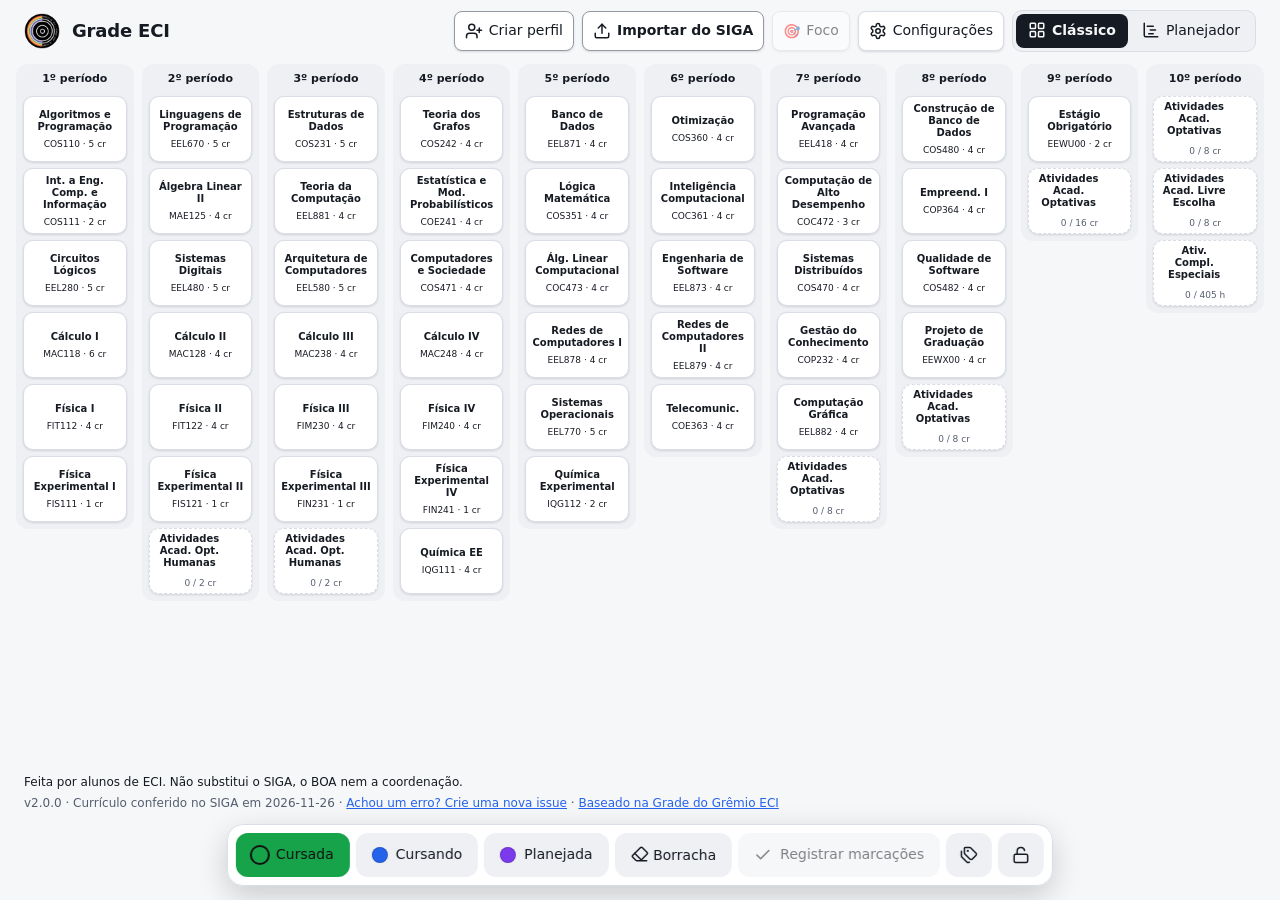
==== index.html @ eb40964b "feat: modo Foco no Planejador com fase do curso, previsão e estante de conquistas O 🎯 Foco fica na b" ====
<!DOCTYPE html>
<html lang="pt-BR">
<head>
  <meta charset="utf-8">
  <meta name="viewport" content="width=device-width, initial-scale=1">
  <meta name="color-scheme" content="light dark">
  <!--
    Privacidade garantida pelo próprio navegador (Content-Security-Policy):
    só carrega arquivos deste site e NÃO permite conexões com nenhum outro endereço
    (connect-src 'self'). Ver docs/PRIVACIDADE.md.
  -->
  <meta http-equiv="Content-Security-Policy" content="default-src 'self'; script-src 'self'; style-src 'self' 'unsafe-inline'; img-src 'self' data: blob:; font-src 'self'; connect-src 'self'; worker-src 'self' blob:; object-src 'none'; base-uri 'none'; form-action 'none'">
  <meta name="description" content="Fluxograma interativo da grade de Engenharia de Computação e Informação (UFRJ). Roda no seu navegador; seus dados não saem do computador.">
  <title>Grade ECI</title>
  <link rel="icon" type="image/png" href="static/logo-gremio-eci.png">
  <link rel="stylesheet" href="static/app.css">
  <!-- Tema claro/escuro: síncrono e antes de tudo, para não piscar o tema errado (a CSP bloqueia script inline). -->
  <script src="js/tema.js"></script>
  <!--
    Ordem de carga (ver docs/ARQUITETURA.md):
      1. Dados do curso (públicos, versionados): currículo, catálogo de optativas, horários e guia.
      2. eci.js: setas de requisitos e experiências didáticas.
      3. progresso.js e conquistas.js: cálculo do progresso, da fase e dos selos sem DOM (também rodam no Node, nos testes).
      4. app.js: modelo + telas. Só por file:// tenta carregar perfil/perfil.js (opcional, fora do git).
    siga.js e pdf.js são carregados ao ler PDFs, na importação ou nas experiências didáticas.
  -->
  <script src="js/icones.js" defer></script>
  <script src="js/database.js" defer></script>
  <script src="js/optativas.js" defer></script>
  <script src="js/horarios.js" defer></script>
  <script src="js/guia.js" defer></script>
  <script src="js/eci.js" defer></script>
  <script src="js/progresso.js" defer></script>
  <script src="js/conquistas.js" defer></script>
  <script src="js/app.js" defer></script>
</head>
<body class="classico">
  <header class="topo">
    <div class="titulo">
      <img class="logo" src="static/logo-gremio-eci.png" width="200" height="200" alt="Grêmio de ECI">
      <div>
        <h1 id="titulo">Grade ECI</h1>
        <p id="subtitulo">Fluxograma interativo do curso</p>
      </div>
    </div>
    <!-- Barra: atalhos fixados em Configurações (sem perfil, "Importar" e "Criar perfil" aparecem sempre),
         a engrenagem (sempre) e o seletor Clássico | Planejador (pode ser ocultado em Configurações). -->
    <nav class="acoes" aria-label="Atalhos">
      <div id="atalhos" class="atalhos"></div>
      <!-- Foco (só no Planejador e com perfil): esconde o que já foi concluído e mostra a fase e as conquistas. -->
      <button type="button" id="btn-foco" class="btn btn-icone btn-atalho" aria-pressed="false" title="Foco"><span class="ico ico-g" aria-hidden="true">🎯</span><span class="rot">Foco</span></button>
      <span id="btn-foco-motivo" class="sr"></span>
      <button type="button" id="btn-config" class="btn btn-icone btn-atalho" data-icone="configuracoes" title="Configurações"><span class="rot">Configurações</span></button>
      <!-- seletor de modo: Clássico (só a grade, padrão ao abrir) | Planejador (com as abas). O nome acessível vem do .rot. -->
      <div class="seletor-modo" id="seletor-modo" role="radiogroup" aria-label="Modo">
        <label class="modo-op" title="Clássico: só a grade e a paleta"><input type="radio" name="modo-topo" id="modo-classico" value="classico" checked><span data-icone="grade"></span><span class="rot">Clássico</span></label>
        <label class="modo-op" title="Planejador: linha do tempo, optativas, cronograma e pedidos"><input type="radio" name="modo-topo" id="modo-planejador" value="planejador"><span data-icone="linha-do-tempo"></span><span class="rot">Planejador</span></label>
      </div>
    </nav>
    <!-- abas: só aparecem no modo Planejador -->
    <div class="seg abas" role="tablist" aria-label="Telas">
      <button type="button" id="aba-grade" data-vista="grade" role="tab" aria-controls="painel" data-icone="grade" title="Grade"><span class="rot">Grade</span></button>
      <button type="button" id="aba-timeline" data-vista="timeline" role="tab" aria-controls="painel" data-icone="linha-do-tempo" title="Linha do tempo"><span class="rot">Linha do tempo</span></button>
      <button type="button" id="aba-optativas" data-vista="optativas" role="tab" aria-controls="painel" data-icone="optativas" title="Optativas"><span class="rot">Optativas</span></button>
      <button type="button" id="aba-cronograma" data-vista="cronograma" role="tab" aria-controls="painel" data-icone="cronograma" title="Cronograma"><span class="rot">Cronograma</span></button>
      <button type="button" id="aba-pedidos" data-vista="pedidos" role="tab" aria-controls="painel" data-icone="equivalencias" title="Equivalências e Extensão / ACE"><span class="rot">Equivalências e Extensão / ACE</span></button>
      <button type="button" id="aba-eci" data-vista="eci" role="tab" aria-controls="painel" data-icone="eci" title="A ECI por trás da Grade"><span class="rot">A ECI por trás da Grade</span></button>
    </div>
  </header>

  <p id="aviso-importado" class="aviso-importado" hidden></p>
  <p id="aviso-perfil" class="aviso-importado" role="status" hidden></p>
  <!-- Camada 1: barra única de progresso (todas as telas) -->
  <section id="barra-geral" class="barra-geral" aria-label="Progresso geral" hidden></section>
  <!-- Camada 2: detalhes por grupo e legenda de situações (linha do tempo, ou "detalhes ▾") -->
  <section id="progresso" class="progresso" aria-label="Progresso por grupo" hidden></section>
  <div id="legenda" class="legenda" hidden></div>
  <!-- Modo Foco: cartão da fase do curso, previsão de formatura e estante de conquistas -->
  <section id="motivacao" class="motivacao" aria-label="Fase do curso e conquistas" hidden></section>
  <!-- Página inicial: pincel de tags, exibição e filtros -->
  <div id="ferramentas" class="ferramentas" hidden></div>
  <main class="principal"><div id="painel" class="painel"></div></main>
  <!-- Paleta flutuante do pincel (aba Grade) -->
  <div id="paleta" class="paleta" hidden></div>
  <aside id="detalhes" class="detalhes" hidden></aside>
  <p id="anuncio" class="anuncio" role="status" aria-live="polite"></p>

  <!-- Diálogos nativos (<dialog> modal): foco preso, Esc fecha e o foco volta para quem abriu. -->
  <dialog id="dlg-confirma" class="dlg" aria-labelledby="dlg-confirma-titulo" aria-describedby="dlg-confirma-texto">
    <form method="dialog">
      <h1 id="dlg-confirma-titulo" class="dlg-titulo"></h1>
      <p id="dlg-confirma-texto" class="dlg-texto"></p>
      <div class="dlg-acoes">
        <button type="submit" value="" class="btn" autofocus>Cancelar</button>
        <button type="submit" value="ok" class="btn btn-perigo" id="dlg-confirma-ok">Confirmar</button>
      </div>
    </form>
  </dialog>
  <!-- Configurações: o conteúdo é montado por app.js (renderConfig) a partir do estado salvo. -->
  <dialog id="dlg-config" class="dlg dlg-config" aria-labelledby="dlg-config-titulo">
    <form method="dialog" id="config-corpo"></form>
  </dialog>
  <!-- Cronograma: novo período planejado (mesma janela central de "Excluir período"). -->
  <dialog id="dlg-periodo" class="dlg" aria-labelledby="dlg-periodo-titulo" aria-describedby="dlg-periodo-dica">
    <form method="dialog" id="form-periodo" novalidate>
      <h1 id="dlg-periodo-titulo" class="dlg-titulo">Adicionar período</h1>
      <p id="dlg-periodo-dica" class="dlg-texto">O período novo entra no planejamento, vazio. Fica só neste navegador até você exportar o perfil.</p>
      <label class="rotulo" for="periodo-nome">Nome do período</label>
      <input id="periodo-nome" class="campo" maxlength="20" autocomplete="off" spellcheck="false" placeholder="ex.: 2028/1" aria-describedby="periodo-msg">
      <p id="periodo-msg" class="msg-campo" aria-live="polite"></p>
      <div class="dlg-acoes">
        <button type="button" class="btn" id="periodo-cancelar">Cancelar</button>
        <button type="submit" value="ok" class="btn btn-escuro" id="periodo-ok">Adicionar período</button>
      </div>
    </form>
  </dialog>
  <!-- "A ECI por trás da Grade": experiência em tela cheia sobre a Grade (js/eci.js). -->
  <dialog id="dlg-eci" class="dlg-eci" aria-labelledby="dlg-eci-titulo">
    <div class="eci-barra">
      <button type="button" class="btn" id="eci-voltar">← Voltar</button>
      <h1 id="dlg-eci-titulo" class="dlg-titulo"></h1>
    </div>
    <div id="eci-exp" class="eci-exp"></div>
  </dialog>
  <!-- Registrar marcações: o conteúdo é montado por app.js (renderRegistro). Fecha por Cancelar, Esc ou clique fora;
       depois de gravar, só por Fechar ou Esc (o Desfazer fica disponível até fechar). -->
  <dialog id="dlg-registrar" class="dlg dlg-registrar" aria-labelledby="dlg-registrar-titulo">
    <form method="dialog" id="registrar-corpo" novalidate></form>
  </dialog>
  <dialog id="dlg-perfil" class="dlg" aria-labelledby="dlg-perfil-titulo" aria-describedby="dlg-perfil-dica">
    <form method="dialog" id="form-perfil" novalidate>
      <h1 id="dlg-perfil-titulo" class="dlg-titulo">Criar perfil</h1>
      <p id="dlg-perfil-dica" class="dlg-texto">Os dois campos são opcionais. O perfil fica só neste navegador, e suas marcações e planos continuam.</p>
      <label class="rotulo" for="perfil-nome">Nome <span class="opcional">opcional</span></label>
      <input id="perfil-nome" class="campo" maxlength="60" autocomplete="off" spellcheck="false">
      <label class="rotulo" for="perfil-semestre">Semestre atual <span class="opcional">opcional</span></label>
      <input id="perfil-semestre" class="campo" maxlength="6" autocomplete="off" inputmode="numeric" placeholder="ex.: 2026/2" aria-describedby="perfil-semestre-dica perfil-semestre-msg">
      <p id="perfil-semestre-dica" class="dica">Use AAAA/1 ou AAAA/2. Deixe em branco se ainda não quiser datar o período atual.</p>
      <p id="perfil-semestre-msg" class="msg-campo" aria-live="polite"></p>
      <div class="dlg-acoes">
        <button type="button" class="btn" id="perfil-cancelar">Cancelar</button>
        <button type="submit" value="salvar" class="btn btn-escuro" id="perfil-salvar">Salvar perfil</button>
      </div>
    </form>
  </dialog>

  <footer class="rodape">
    <!-- D-06 e D-09: aviso de que a Grade não é oficial, numa linha do rodapé. Texto aprovado pela manutenção: não altere sem registrar a decisão em docs/DECISOES.md. -->
    <p id="aviso-rodape" class="rodape-aviso" role="note">Feita por alunos de ECI. Não substitui o SIGA, o BOA nem a coordenação.</p>
    <p class="rodape-dica">Passe o mouse numa disciplina: <span class="tag-req">pré-requisitos</span> e <span class="tag-dep">o que ela libera</span> acendem.</p>
    <p class="rodape-info">
      <span id="versao">v2.0.0</span>
      · <span id="curriculo-conferido"></span>
      · <a id="link-relato" href="https://github.com/JoaoAndrade01/grade/issues/new/choose" target="_blank" rel="noopener">Achou um erro? Crie uma nova issue</a>
      · <a id="link-credito" href="https://github.com/gremio-eci/grade" target="_blank" rel="noopener">Baseado na Grade do Grêmio ECI</a>
      <span class="rodape-extra">
        · <a href="https://github.com/JoaoAndrade01/grade/blob/master/docs/ARQUITETURA.md" target="_blank" rel="noopener">arquitetura</a>
        · <a id="link-versao-antiga" href="https://gremio-eci.github.io/grade/" target="_blank" rel="noopener">versão antiga</a>
        · <a id="link-github" href="https://github.com/JoaoAndrade01/grade" target="_blank" rel="noopener">GitHub</a>
      </span>
    </p>
  </footer>
</body>
</html>
---- static/app.css ----
[hidden] { display: none !important; }
/* Grade Interativa — v2 */
:root {
  --bg: #f6f7f9; --surface: #ffffff; --surface-2: #eef0f4; --text: #161a22; --muted: #555e6e;
  --border: #d9dde5; --shadow: 0 1px 2px rgb(16 24 40 / .06), 0 1px 3px rgb(16 24 40 / .08);
  --aprovado: #16a34a; --aprovado-bg: #dcfce7;
  --previsto: #16a34a; --previsto-bg: #ecfdf3;
  --cursando: #2563eb; --cursando-bg: #dbeafe;
  --planejado: #7c3aed; --planejado-bg: #f5f3ff;
  --reprovado: #dc2626; --reprovado-bg: #fef2f2;
  --pendente: #94a3b8; --pendente-bg: var(--surface);
  --cat1: #475569; --cat2: #d97706; --cat3: #0d9488; --cat4: #db2777; --cat5: #4f46e5;
  --req: #ef4444; --dep: #f59e0b;
  --analise: #b45309; --analise-bg: #fffbeb;
  --alerta: #b45309; --perigo-txt: #fff;
  --perigo: #b91c1c; --oferta: #9a3412; --oferta-bg: #fff7ed; --foco: #1d4ed8;
  --aprovado-txt: #166534; --reprovado-txt: #b91c1c; --req-txt: #b91c1c; --dep-txt: #92400e; --borda-forte: #8a93a2;   /* texto ≥ 4,5:1 e limite de componente ≥ 3:1 */
  --radius: 10px;
  color-scheme: light dark;
}
/*
 * Tema escuro: segue o sistema enquanto não houver escolha (sem data-tema) e a escolha explícita
 * do botão sol/lua (data-tema, gravado por js/tema.js). Os dois blocos têm os MESMOS valores.
 */
:root[data-tema="claro"] { color-scheme: light; }
:root[data-tema="escuro"] { color-scheme: dark; }
@media (prefers-color-scheme: dark) {
  :root:not([data-tema="claro"]) {
    --alerta: #fbbf24; --perigo-txt: #1c0707;
    --bg: #0f1218; --surface: #171b23; --surface-2: #212734; --text: #e7eaf0; --muted: #9aa3b2;
    --border: #2c3341; --shadow: 0 1px 2px rgb(0 0 0 / .4);
    --aprovado: #4ade80; --aprovado-bg: #12301f;
    --previsto: #4ade80; --previsto-bg: #142219;
    --cursando: #60a5fa; --cursando-bg: #14233d;
    --planejado: #a78bfa; --planejado-bg: #1e1733;
    --reprovado: #f87171; --reprovado-bg: #2d1416;
    --pendente: #64748b;
    --cat1: #94a3b8; --cat2: #fbbf24; --cat3: #2dd4bf; --cat4: #f472b6; --cat5: #818cf8;
    --analise: #fbbf24; --analise-bg: #2a2110;
    --perigo: #f87171; --oferta: #fdba74; --oferta-bg: #2b1a0e; --foco: #93c5fd;
    --aprovado-txt: #4ade80; --reprovado-txt: #f87171; --req-txt: #f87171; --dep-txt: #f59e0b; --borda-forte: #667085;
  }
}
:root[data-tema="escuro"] {
  --alerta: #fbbf24; --perigo-txt: #1c0707;
  --bg: #0f1218; --surface: #171b23; --surface-2: #212734; --text: #e7eaf0; --muted: #9aa3b2;
  --border: #2c3341; --shadow: 0 1px 2px rgb(0 0 0 / .4);
  --aprovado: #4ade80; --aprovado-bg: #12301f;
  --previsto: #4ade80; --previsto-bg: #142219;
  --cursando: #60a5fa; --cursando-bg: #14233d;
  --planejado: #a78bfa; --planejado-bg: #1e1733;
  --reprovado: #f87171; --reprovado-bg: #2d1416;
  --pendente: #64748b;
  --cat1: #94a3b8; --cat2: #fbbf24; --cat3: #2dd4bf; --cat4: #f472b6; --cat5: #818cf8;
  --analise: #fbbf24; --analise-bg: #2a2110;
  --perigo: #f87171; --oferta: #fdba74; --oferta-bg: #2b1a0e; --foco: #93c5fd;
  --aprovado-txt: #4ade80; --reprovado-txt: #f87171; --req-txt: #f87171; --dep-txt: #f59e0b; --borda-forte: #667085;
}

* { box-sizing: border-box; }
html, body { margin: 0; }
body {
  font: 14px/1.4 system-ui, -apple-system, "Segoe UI", Roboto, "Helvetica Neue", Arial, sans-serif;
  background: var(--bg); color: var(--text);
  min-height: 100vh; display: flex; flex-direction: column;
}
a { color: var(--cursando); }
code { background: var(--surface-2); padding: 1px 5px; border-radius: 4px; }

/* ---------- Topo ---------- */
.topo {
  display: flex; flex-wrap: wrap; gap: 12px 24px; align-items: center; justify-content: space-between;
  padding: 16px 24px 8px;
}
.titulo { display: flex; align-items: center; gap: 12px; min-width: 0; }
.logo { width: 44px; height: 44px; flex: 0 0 auto; border-radius: 50%; }
.titulo h1 { margin: 0; font-size: 22px; letter-spacing: -.01em; line-height: 1.15; }
.titulo h1 .nome-perfil { font-weight: 500; }
.titulo p { margin: 2px 0 0; color: var(--muted); }
.acoes { display: flex; flex-wrap: wrap; gap: 8px; align-items: center; }
.atalhos { display: inline-flex; flex-wrap: wrap; gap: 8px; align-items: center; }

.btn, .seg button {
  font: inherit; color: var(--text); background: var(--surface); border: 1px solid var(--border);
  border-radius: 8px; padding: 7px 12px; cursor: pointer; box-shadow: var(--shadow);
  transition: background .15s, border-color .15s;
}
.btn:hover, .seg button:hover { border-color: var(--muted); }
.btn[aria-pressed="true"] { background: var(--cursando); border-color: var(--cursando); color: #fff; }
.btn-ghost { box-shadow: none; background: transparent; }
.btn-primario { background: var(--text); color: var(--bg); border-color: var(--text); width: 100%; margin-top: 16px; }
.detalhes .btn-ghost { width: 100%; margin-top: 8px; }
.seg { display: inline-flex; box-shadow: var(--shadow); border-radius: 8px; }
.seg button { box-shadow: none; border-radius: 0; }
.seg button:first-child { border-radius: 8px 0 0 8px; }
.seg button:last-child { border-radius: 0 8px 8px 0; margin-left: -1px; }
.seg button[aria-selected="true"], .seg button[aria-pressed="true"] { background: var(--text); color: var(--bg); border-color: var(--text); }

/* ---------- Progresso ---------- */
.progresso {
  display: grid; grid-template-columns: repeat(auto-fit, minmax(180px, 1fr)); gap: 12px;
  padding: 8px 24px;
}
.prog { background: var(--surface); border: 1px solid var(--border); border-radius: var(--radius); padding: 10px 12px; box-shadow: var(--shadow); }
.prog-topo { display: flex; justify-content: space-between; gap: 8px; font-size: 13px; }
.prog-topo span { color: var(--muted); }
.prog-topo i { color: var(--aprovado-txt); font-style: normal; font-weight: 500; }
.prog small { color: var(--muted); font-size: 12px; }
.barra { display: flex; height: 8px; margin: 8px 0 4px; background: var(--surface-2); border-radius: 99px; overflow: hidden; }
.barra .b-ok { background: var(--accent); }
.barra .b-prev { background: repeating-linear-gradient(45deg, var(--accent) 0 4px, transparent 4px 8px); opacity: .7; }
.cat-1 { --accent: var(--cat1); } .cat-2 { --accent: var(--cat2); } .cat-3 { --accent: var(--cat3); }
.cat-4 { --accent: var(--cat4); } .cat-5 { --accent: var(--cat5); }

/* ---------- Legenda ---------- */
.legenda { display: flex; flex-wrap: wrap; gap: 6px 14px; padding: 6px 24px 4px; color: var(--muted); font-size: 12px; align-items: center; }
.leg i, .leg-cat i { display: inline-block; width: 12px; height: 12px; border-radius: 4px; margin-right: 5px; vertical-align: -2px; }
.leg i { background: var(--st-bg); border: 1.5px solid var(--st); }
.leg.s-previsto i, .leg.s-planejado i { border-style: dashed; }
.leg-cat i { width: 4px; border-radius: 2px; background: var(--accent); }
.leg-sep { width: 1px; height: 14px; background: var(--border); }

/* ---------- Painel / colunas ---------- */
.painel {
  flex: 1; display: flex; gap: 12px; align-items: flex-start;
  padding: 12px 24px 24px; overflow-x: auto; scroll-behavior: smooth;
}
.coluna {
  flex: 0 0 172px; background: var(--surface-2); border-radius: 12px; padding: 8px;
  border: 1px solid transparent;
}
.col-completa { border-color: color-mix(in srgb, var(--aprovado) 40%, transparent); }
.col-atual { border-color: var(--cursando); background: color-mix(in srgb, var(--cursando) 8%, var(--surface-2)); }
.col-planejado { background: color-mix(in srgb, var(--planejado) 6%, var(--surface-2)); border: 1px dashed color-mix(in srgb, var(--planejado) 45%, transparent); }
.col-alocar { border: 1px dashed var(--border); background: transparent; }
.col-topo { padding: 2px 4px 8px; }
.col-topo h2 { font-size: 14px; margin: 0 0 4px; }
.chips { display: flex; flex-wrap: wrap; gap: 4px; }
.chip { font-size: 11px; padding: 1px 7px; border-radius: 99px; background: var(--surface); color: var(--muted); border: 1px solid var(--border); }
.chip-ok { color: var(--aprovado-txt); border-color: currentColor; }
.chip-atual { color: var(--cursando); border-color: currentColor; font-weight: 600; }
.chip-plan { color: var(--planejado); border-color: currentColor; }
.chip-alerta { color: var(--dep); border-color: currentColor; }
.col-cards { display: flex; flex-direction: column; gap: 8px; }
.vazio { color: var(--muted); text-align: center; margin: 8px 0; }

/* ---------- Cartões ---------- */
.card {
  --st: var(--pendente); --st-bg: var(--pendente-bg);
  position: relative; display: flex; flex-direction: column; gap: 3px; text-align: left;
  font: inherit; color: var(--text); cursor: pointer; width: 100%; min-height: 62px;
  padding: 8px 10px 8px 12px; border-radius: var(--radius);
  background: var(--st-bg); border: 1.5px solid color-mix(in srgb, var(--st) 55%, transparent);
  box-shadow: var(--shadow); overflow: hidden;
  transition: transform .12s, box-shadow .15s, outline-color .15s, opacity .15s;
}
.card::before { content: ""; position: absolute; left: 0; top: 0; bottom: 0; width: 4px; background: var(--accent); }
.card:hover { transform: translateY(-1px); }
.card:focus-visible { outline: 2px solid var(--cursando); outline-offset: 2px; }
.card .nome { font-weight: 600; font-size: 13px; line-height: 1.25; padding-right: 22px; }
.card .sub { font-size: 11px; color: var(--muted); }
.card .meta { font-size: 11px; color: var(--muted); margin-top: auto; font-variant-numeric: tabular-nums; }
.card .nota {
  position: absolute; top: 6px; right: 6px; font-size: 10px; font-weight: 700; padding: 1px 5px;
  border-radius: 6px; background: var(--surface); color: var(--st); border: 1px solid color-mix(in srgb, var(--st) 40%, transparent);
}
.card .aviso {
  position: absolute; bottom: 6px; right: 6px; width: 16px; height: 16px; border-radius: 50%;
  display: grid; place-items: center; font-size: 11px; font-weight: 800; background: var(--dep); color: #111;
}
.tem-aviso { box-shadow: 0 0 0 2px color-mix(in srgb, var(--dep) 60%, transparent); }

.s-aprovado  { --st: var(--aprovado);  --st-bg: var(--aprovado-bg); }
.s-previsto  { --st: var(--previsto);  --st-bg: var(--previsto-bg); }
.s-cursando  { --st: var(--cursando);  --st-bg: var(--cursando-bg); }
.s-planejado { --st: var(--planejado); --st-bg: var(--planejado-bg); }
.s-reprovado { --st: var(--reprovado); --st-bg: var(--reprovado-bg); }
.s-pendente  { --st: var(--pendente);  --st-bg: var(--pendente-bg); }
.card.s-previsto, .card.s-planejado { border-style: dashed; }
.card.s-reprovado { border-style: dotted; }
.card.s-reprovado .nome { text-decoration: line-through; text-decoration-color: color-mix(in srgb, var(--reprovado) 60%, transparent); }
/* transferida mostrada no semestre original: listras discretas e etiqueta (o texto diz o que é; a cor só reforça) */
.card.transferida {
  background: repeating-linear-gradient(135deg, var(--st-bg) 0 7px, color-mix(in srgb, var(--muted) 9%, var(--st-bg)) 7px 14px);
  border-style: dashed;
}
.card .estado.e-declarada { font-weight: 700; }
.det-declarada p { margin: 4px 0; }
.card .etq-transferida {
  display: inline-block; padding: 0 5px; border-radius: 6px; border: 1px solid var(--borda-forte);
  color: var(--text); background: var(--surface); font-size: 10.5px;
}
/* blocos genéricos parcialmente cumpridos */
.card[style*="--ok"] {
  background:
    linear-gradient(90deg, var(--aprovado-bg) 0 var(--ok), transparent var(--ok)),
    linear-gradient(90deg, transparent 0 var(--ok), var(--previsto-bg) var(--ok) var(--prev), transparent var(--prev)),
    var(--surface);
}

/* destaque de requisitos */
.card.hl-req { outline: 2.5px solid var(--req); outline-offset: 1px; }
.card.hl-coreq { outline: 2.5px dashed var(--req); outline-offset: 1px; }
.card.hl-dep { outline: 2.5px solid var(--dep); outline-offset: 1px; }
.card.hl-self { outline: 2.5px solid var(--text); outline-offset: 1px; }
.card.hl-dep.hl-coreq { outline-style: dashed; }
/* Destaque Em foco na Grade: o resto esmaece (fundo neutro e texto atenuado, sem baixar o contraste do texto abaixo de
   4,5:1); o que ela libera ganha a etiqueta "libera" (a distinção não depende da cor) */
.painel.destacando .card:not(.hl-req, .hl-coreq, .hl-dep, .hl-self) {
  background: var(--surface); border-color: var(--border); box-shadow: none; filter: saturate(.15); }
.painel.destacando .card:not(.hl-req, .hl-coreq, .hl-dep, .hl-self) :is(.nome, .meta, .nota, .sub) { color: var(--muted); }
.painel.destacando .card.hl-self { outline-width: 3px; }
/* a etiqueta entra no fluxo do cartão, depois do nome e do código: nunca cobre o texto */
.card .etq-libera { order: 9; align-self: center; flex: none; margin-top: 2px; padding: 0 5px; border-radius: 5px; font-size: 10px;
  font-weight: 700; line-height: 1.5; background: var(--dep); color: #111; }
.leg-destaque { display: inline-flex; flex-wrap: wrap; align-items: center; gap: 4px 8px; font-size: 12px; color: var(--muted); }
.leg-destaque i { display: inline-block; font-style: normal; }
.leg-destaque .l-pre, .leg-destaque .l-co { width: 18px; height: 12px; border-radius: 3px; border: 2.5px solid var(--req); }
.leg-destaque .l-co { border-style: dashed; }
.leg-destaque .l-libera { padding: 0 4px; border-radius: 5px; font-size: 10px; font-weight: 700; background: var(--dep); color: #111; }
@media (prefers-reduced-motion: reduce) { .painel.destacando .card { transition: none; } }
.modo-marcar .card[data-idx] { cursor: copy; }
.modo-marcar .painel { box-shadow: inset 0 0 0 2px var(--cursando); border-radius: 12px; }

.sem-perfil { max-width: 520px; margin: 24px auto; background: var(--surface); padding: 20px 24px; border-radius: 12px; border: 1px solid var(--border); }
.sem-perfil h2 { margin-top: 0; }

/* ---------- Detalhes ---------- */
.detalhes {
  position: fixed; top: 12px; right: 12px; bottom: 12px; width: min(340px, calc(100vw - 24px));
  background: var(--surface); border: 1px solid var(--border); border-radius: 14px; padding: 16px 18px;
  box-shadow: 0 12px 40px rgb(0 0 0 / .18); overflow-y: auto; z-index: 10;
  animation: entra .18s ease-out;
}
@keyframes entra { from { transform: translateX(16px); opacity: 0; } }
.detalhes header { display: flex; justify-content: space-between; align-items: center; }
.detalhes h3 { margin: 10px 0 2px; font-size: 18px; }
.detalhes h4 { margin: 16px 0 6px; font-size: 12px; text-transform: uppercase; letter-spacing: .05em; color: var(--muted); }
.det-meta { color: var(--muted); margin: 0; font-size: 13px; }
.det-status { margin: 10px 0 0; font-weight: 600; color: var(--st); }
.det-ocorrencia { margin: 4px 0 6px; font-weight: 600; color: var(--text); }
.fechar { font: inherit; font-size: 22px; line-height: 1; border: 0; background: none; color: var(--muted); cursor: pointer; }
.cat-pill { font-size: 11px; font-weight: 600; color: var(--accent); border: 1px solid currentColor; padding: 1px 8px; border-radius: 99px; }
.lista { list-style: none; padding: 0; margin: 0; display: flex; flex-direction: column; gap: 6px; }
.lista li { display: flex; flex-wrap: wrap; justify-content: space-between; gap: 2px 8px; font-size: 13px; }
.lista small { color: var(--muted); }
.link { font: inherit; background: none; border: 0; padding: 0; color: var(--text); cursor: pointer; text-align: left; }
.link:hover { text-decoration: underline; }
.dot { display: inline-block; width: 9px; height: 9px; border-radius: 50%; background: var(--st); margin-right: 6px; }
.campo { font: inherit; width: 100%; padding: 7px 10px; border-radius: 8px; border: 1px solid var(--border); background: var(--bg); color: var(--text); margin-top: 6px; }

/* ---------- Rodapé ---------- */
.rodape { padding: 10px 24px 18px; color: var(--muted); font-size: 12px; }
.tag-req { color: var(--req-txt); font-weight: 600; }
.tag-dep { color: var(--dep-txt); font-weight: 600; }

@media (max-width: 640px) {
  .topo, .progresso, .legenda, .painel, .rodape { padding-left: 12px; padding-right: 12px; }
  .coluna { flex-basis: 150px; }
}

/* ---------- v2.1: blocos, optativas, cronograma ---------- */
.barra .b-plan { background: color-mix(in srgb, var(--accent) 28%, transparent); }
.card[style*="--plan"] {
  background:
    linear-gradient(90deg,
      var(--aprovado-bg) 0 var(--ok),
      var(--previsto-bg) var(--ok) var(--prev),
      var(--planejado-bg) var(--prev) var(--plan),
      var(--surface) var(--plan));
}
.card.bloco .sub { display: flex; flex-wrap: wrap; gap: 3px; margin-top: 2px; }
.mini {
  font-size: 10px; line-height: 1.3; padding: 1px 5px; border-radius: 5px;
  background: var(--surface); border: 1px solid color-mix(in srgb, var(--st, var(--pendente)) 50%, transparent); color: var(--text);
}
.mini.s-planejado, .mini.s-cursando { border-style: dashed; }
.card.resumo { min-height: 48px; }

.seg-sm button { padding: 5px 10px; font-size: 13px; }
.btn-sm { padding: 5px 10px; font-size: 13px; }
.chip-btn { cursor: pointer; font: inherit; font-size: 12px; padding: 2px 9px; }
.chip-btn.on { background: var(--text); color: var(--bg); border-color: var(--text); }
.dica { color: var(--muted); font-size: 12px; margin: 6px 0; }
.check { display: inline-flex; gap: 5px; align-items: center; font-size: 13px; color: var(--muted); cursor: pointer; }
.espaco { flex: 1; }

/* Optativas */
.painel.vista-optativas, .painel.vista-cronograma { display: block; overflow-x: visible; }
.optativas { max-width: 1400px; }
.filtros { display: flex; flex-wrap: wrap; gap: 10px; align-items: center; }
.busca { width: min(320px, 100%); margin: 0; }
.prefixos { margin: 10px 0 4px; }
.resumo-opt { display: flex; flex-wrap: wrap; gap: 6px; align-items: center; margin: 10px 0; }
.resumo-opt .dica { margin: 0 0 0 auto; }
.opt-grid { display: grid; grid-template-columns: repeat(auto-fill, minmax(230px, 1fr)); gap: 10px; }
.opt {
  --st: var(--pendente); --st-bg: var(--surface);
  display: flex; flex-direction: column; background: var(--st-bg); border-radius: var(--radius);
  border: 1.5px solid color-mix(in srgb, var(--st) 45%, var(--border)); box-shadow: var(--shadow); overflow: hidden;
}
.opt.s-planejado, .opt.s-previsto { border-style: dashed; }
.opt-corpo { font: inherit; color: var(--text); text-align: left; background: none; border: 0; padding: 10px 12px 6px; cursor: pointer; display: flex; flex-direction: column; gap: 3px; }
.opt-corpo .nome { font-weight: 600; font-size: 13px; }
.opt-corpo .meta { font-size: 11px; color: var(--muted); }
.opt .sit { font-size: 11px; font-weight: 600; }
.opt-livre .sit { color: var(--aprovado-txt); }
.opt-breve .sit { color: var(--dep); }
.opt-bloq .sit { color: var(--reprovado-txt); }
.opt-bloq { opacity: .75; }
.opt-plan .sit { color: var(--planejado); }
.opt-feita .sit { color: var(--aprovado-txt); }
.opt-acoes { display: flex; gap: 6px; padding: 0 12px 10px; flex-wrap: wrap; }
.mini-btn {
  font: inherit; font-size: 11px; padding: 2px 8px; border-radius: 99px; cursor: pointer;
  border: 1px solid var(--planejado); color: var(--planejado); background: transparent;
}
.mini-btn.on { background: var(--planejado); color: #fff; }
.opt.hl-req { outline: 2.5px solid var(--req); } .opt.hl-coreq { outline: 2.5px dashed var(--req); } .opt.hl-dep { outline: 2.5px solid var(--dep); } .opt.hl-self { outline: 2.5px solid var(--text); }

/* Cronograma */
.crono-topo { display: flex; flex-wrap: wrap; gap: 8px; align-items: center; margin-bottom: 12px; }
.crono-corpo { display: grid; grid-template-columns: minmax(250px, 320px) 1fr; gap: 16px; align-items: start; }
.crono-lista { background: var(--surface); border: 1px solid var(--border); border-radius: 12px; padding: 12px; box-shadow: var(--shadow); }
.crono-lista h3 { margin: 0; font-size: 16px; display: flex; justify-content: space-between; align-items: baseline; gap: 8px; }
.crono-lista h3 small { color: var(--muted); font-weight: 500; font-size: 12px; }
.crono-lista ul { list-style: none; margin: 8px 0; padding: 0; display: flex; flex-direction: column; gap: 6px; }
.crono-item { display: flex; align-items: stretch; border: 1px solid var(--border); border-radius: 10px; overflow: hidden; background: var(--bg); }
.crono-item.sel { border-color: var(--cor); box-shadow: 0 0 0 2px color-mix(in srgb, var(--cor) 40%, transparent); }
.crono-item.s-reprovado { opacity: .6; }
.crono-pick { flex: 1; display: flex; gap: 8px; text-align: left; font: inherit; color: var(--text); background: none; border: 0; padding: 8px; cursor: pointer; }
.crono-pick > span { display: flex; flex-direction: column; gap: 1px; min-width: 0; }
.crono-pick b { font-size: 13px; }
.crono-pick small { font-size: 11px; color: var(--muted); }
.crono-pick small.alerta { color: var(--dep); font-weight: 600; }
.sw { flex: 0 0 10px; border-radius: 3px; background: var(--cor); }
.crono-item .x { border: 0; background: none; color: var(--muted); font-size: 18px; padding: 0 10px; cursor: pointer; }
.crono-item .x:hover { color: var(--reprovado-txt); }
.add { display: flex; gap: 6px; }
.add .campo { margin: 0; }
.choques { font-size: 13px; padding: 8px 12px; border-radius: 10px; margin-bottom: 8px; background: var(--reprovado-bg); color: var(--reprovado-txt); border: 1px solid color-mix(in srgb, var(--reprovado) 40%, transparent); }
.choques.ok { background: var(--aprovado-bg); color: var(--aprovado-txt); border-color: color-mix(in srgb, var(--aprovado) 40%, transparent); }
.crono-grade {
  display: grid; grid-template-columns: 44px repeat(5, minmax(110px, 1fr));
  grid-template-rows: 32px repeat(var(--linhas), 52px);
  background: var(--surface); border: 1px solid var(--border); border-radius: 12px; overflow: hidden; box-shadow: var(--shadow);
  user-select: none; min-width: 620px;
}
.crono-grade-wrap { overflow-x: auto; }
.crono-grade .dia { grid-row: 1; display: grid; place-items: center; font-weight: 600; font-size: 13px; border-bottom: 1px solid var(--border); background: var(--surface-2); }
.crono-grade .canto { grid-row: 1; grid-column: 1; background: var(--surface-2); border-bottom: 1px solid var(--border); }
.crono-grade .hora { grid-column: 1; font-size: 11px; color: var(--muted); text-align: right; padding: 3px 6px 0 0; border-top: 1px solid var(--border); }
.crono-grade .cel { border-top: 1px solid var(--borda-forte); border-left: 1px solid var(--borda-forte); }
.crono-grade.editando .cel { cursor: crosshair; }
.crono-grade.editando .cel:hover { background: color-mix(in srgb, var(--cursando) 12%, transparent); }
.crono-grade .cel.choque { background: repeating-linear-gradient(45deg, color-mix(in srgb, var(--reprovado) 18%, transparent) 0 6px, transparent 6px 12px); }
.bloco-aula {
  position: relative; z-index: 1; pointer-events: none;
  margin: 3px 3px 3px calc(3px + (100% - 6px) * var(--lane) / var(--lanes));
  width: calc((100% - 6px) / var(--lanes) - 2px);
  background: color-mix(in srgb, var(--cor) 18%, var(--surface)); border-left: 4px solid var(--cor);
  border-radius: 8px; padding: 4px 6px; overflow: hidden; display: flex; flex-direction: column; gap: 1px;
  font-size: 11px; line-height: 1.2;
}
.bloco-aula b { font-size: 11px; color: var(--text); }
.bloco-aula span { font-weight: 600; }
.bloco-aula small { color: var(--muted); margin-top: auto; }
.bloco-aula.s-reprovado { opacity: .55; }
.bloco-aula.s-reprovado span { text-decoration: line-through; }
.bloco-aula.conflito { box-shadow: 0 0 0 2px var(--reprovado); }
.bloco-aula.sel { box-shadow: 0 0 0 2px var(--cor); }
@media (max-width: 860px) { .crono-corpo { grid-template-columns: 1fr; } }

/* ---------- v2.2: horários de referência ---------- */
.opt .hor { font-size: 11px; margin-top: 2px; }
.opt .hor.cabe, .sem-codigo .cabe { color: var(--aprovado-txt); }
.opt .hor.choca, .sem-codigo .choca { color: var(--reprovado-txt); }
.opt .hor.sem { color: var(--muted); }
.campo-sm { width: auto; padding: 3px 6px; margin: 0; font-size: 13px; }
.sub-titulo { font-size: 14px; margin: 20px 0 8px; }
.sem-codigo { max-width: 640px; }
.crono-item { flex-wrap: wrap; }
.ref-linha { flex: 1 0 100%; font-size: 11px; color: var(--dep); padding: 0 8px 7px 26px; display: flex; gap: 6px; align-items: center; }
.ref-linha.ok { color: var(--aprovado-txt); }

/* ---------- v2.3: equivalências, extensão, planejamento, ativas ---------- */
.s-analise { --st: var(--analise); --st-bg: var(--analise-bg); }
.card.s-analise, .opt.s-analise { border-style: dashed; }
.barra .b-anal { background: repeating-linear-gradient(45deg, var(--analise) 0 3px, transparent 3px 6px); opacity: .8; }

.selo { display: inline-block; margin-left: 6px; font-size: 10px; font-weight: 600; padding: 0 6px; border-radius: 99px; vertical-align: 1px; border: 1px solid currentColor; }
.selo.ativa { color: var(--aprovado-txt); }
.selo.inativa { color: var(--muted); }
.opt-inativa { opacity: .6; }

.painel.vista-pedidos { display: block; overflow-x: visible; }
.pedidos { max-width: 1200px; display: flex; flex-direction: column; gap: 18px; }
.sec { background: var(--surface); border: 1px solid var(--border); border-radius: 12px; padding: 14px 16px; box-shadow: var(--shadow); }
.sec h2 { margin: 0 0 6px; font-size: 17px; }
.sec h2 small { font-size: 12px; color: var(--muted); font-weight: 500; margin-left: 6px; }
.tabela { width: 100%; border-collapse: collapse; margin: 10px 0; font-size: 13px; }
.tabela th { text-align: left; font-size: 11px; text-transform: uppercase; letter-spacing: .04em; color: var(--muted); padding: 6px; border-bottom: 1px solid var(--border); }
.tabela td { padding: 7px 6px; border-bottom: 1px solid var(--border); vertical-align: top; }
.tabela td small { color: var(--muted); }
.tabela .seta, .add .seta { color: var(--muted); font-size: 16px; }
.tabela .campo-sm { width: 100%; }
.tabela .num { width: 80px; }
.tabela .x, .x { border: 0; background: none; color: var(--muted); font-size: 18px; cursor: pointer; }
.tabela tr.eq-deferido td:first-child { border-left: 3px solid var(--aprovado); }
.tabela tr.eq-indeferido { opacity: .55; }
.tabela tr.eq-em-an-lise td:first-child, .tabela tr.eq-a-pedir td:first-child { border-left: 3px solid var(--analise); }
.add { flex-wrap: wrap; align-items: center; }
.aviso-edicao { margin: 0; display: flex; gap: 10px; align-items: center; color: var(--dep); font-size: 13px; }
small.alerta, .alerta { color: var(--dep); }

.plano { display: grid; grid-template-columns: minmax(260px, 1fr) 2fr; gap: 16px; margin-top: 16px; }
.plano-col { background: var(--surface); border: 1px solid var(--border); border-radius: 12px; padding: 12px 14px; box-shadow: var(--shadow); }
.plano-col h3 { margin: 0 0 6px; font-size: 15px; display: flex; gap: 8px; align-items: center; flex-wrap: wrap; }
.plano-col h4 { margin: 12px 0 4px; font-size: 12px; text-transform: uppercase; color: var(--muted); letter-spacing: .04em; }
.lista-plano { margin: 0; padding-left: 18px; font-size: 13px; display: flex; flex-direction: column; gap: 4px; }
.lista-plano small { color: var(--muted); }
.lista-plano.atencao li { color: var(--text); }
.lista-sug { list-style: none; margin: 10px 0 0; padding: 0; display: grid; grid-template-columns: repeat(auto-fill, minmax(280px, 1fr)); gap: 8px; }
.lista-sug li { display: flex; justify-content: space-between; gap: 8px; align-items: flex-start; font-size: 13px; padding: 8px 10px; border-radius: 10px; border: 1px solid var(--border); background: var(--bg); }
.lista-sug li.cabe small:last-child { color: var(--aprovado-txt); }
.lista-sug li.choca { border-style: dashed; }
.lista-sug li.choca small:last-child { color: var(--reprovado-txt); }
.lista-sug small { color: var(--muted); }
.proposta { margin-top: 10px; padding: 10px 12px; border-radius: 10px; border: 1px dashed var(--planejado); background: var(--planejado-bg); }
.proposta h4 { margin: 0 0 6px; font-size: 13px; text-transform: none; color: var(--planejado); letter-spacing: 0; }
.proposta ul { margin: 0 0 8px; padding-left: 18px; font-size: 13px; }
.proposta small { color: var(--muted); }
.btn-primario-sm { background: var(--planejado); border-color: var(--planejado); color: #fff; }
.x-chip { border: 0; background: none; color: inherit; cursor: pointer; padding: 0 0 0 4px; }
.crono-grade.buscando .cel { cursor: pointer; }
.crono-grade .cel.slot { background: color-mix(in srgb, var(--planejado) 22%, transparent); box-shadow: inset 0 0 0 2px var(--planejado); }
@media (max-width: 960px) { .plano { grid-template-columns: 1fr; } }
.nivel { font-size: 11px; white-space: nowrap; }
.carga { margin: 2px 0 0; font-size: 12px; color: var(--muted); letter-spacing: .05em; }
.guia { font-size: 13px; background: var(--surface-2); border-radius: 10px; padding: 8px 12px; }
.guia p { margin: 6px 0; }
.leg-niv { cursor: help; }
.escala-dificuldade { display: inline-flex; flex-wrap: wrap; gap: 4px 10px; align-items: center; font-size: 12px; color: var(--text); }
.progresso .leg-manual { grid-column: 1 / -1; margin: 2px 0 0; font-size: 12px; color: var(--text); }
.mini-btn { white-space: nowrap; flex: 0 0 auto; }
.chips.cand { margin: 4px 0; } .chip-btn.usada { opacity: .7; border-style: dashed; }
/* v2.4: pedidos com várias cursadas e contas */
.cur { padding: 4px 0; border-bottom: 1px dashed var(--border); }
.cur:last-of-type { border-bottom: 0; }
.cur-acoes { display: flex; gap: 6px; align-items: center; flex-wrap: wrap; margin-top: 3px; }
.cur-acoes .campo-sm { width: auto; }
.add-cur { margin-top: 6px; gap: 4px; }
.add-cur .campo-sm { width: 120px; }
.checks { list-style: none; margin: 0; padding: 0; font-size: 12px; display: flex; flex-direction: column; gap: 2px; }
.checks .ok, .contas .ok { color: var(--aprovado-txt); }
.checks .alerta, .contas .alerta { color: var(--dep); }
.contas td { vertical-align: middle; }
.tabela tr.livre td:first-child { border-left: 3px solid var(--cat3); }
.tabela td .campo-sm + .campo-sm { margin-top: 4px; }
.pedidos .add { display: flex; gap: 8px; }
.pedidos .add > .campo { flex: 1 1 220px; width: auto; margin: 0; }
.cur-acoes .x { order: -1; }

/* =====================================================================
   v3 — página inicial limpa, tags de cor, barra única, importador
   ===================================================================== */
.barra-geral { padding: 6px 24px 2px; }
.bg-barra { display: flex; height: 14px; border-radius: 99px; overflow: hidden; background: var(--surface-2); box-shadow: inset 0 0 0 1px var(--border); }
.bg-barra span { display: block; height: 100%; }
.seg-ok { background: var(--aprovado); }
.seg-prev { background: repeating-linear-gradient(135deg, var(--aprovado) 0 4px, color-mix(in srgb, var(--aprovado) 50%, var(--surface)) 4px 7px); }
.seg-cur { background: var(--cursando); }
.seg-plan { background: var(--planejado); }
.seg-resto { background: transparent; }
.bg-legenda { display: flex; flex-wrap: wrap; gap: 4px 16px; align-items: center; font-size: 12px; color: var(--muted); margin-top: 6px; }
.bg-legenda i { display: inline-block; width: 10px; height: 10px; border-radius: 3px; margin-right: 5px; vertical-align: -1px; }
.bg-legenda i.seg-resto { box-shadow: inset 0 0 0 1px var(--border); }
.bg-legenda b { color: var(--text); }
.bg-total { margin-left: auto; }
.aviso-importado { margin: 4px 24px 0; font-size: 12px; color: var(--muted); background: var(--surface-2); padding: 6px 10px; border-radius: 8px; }

.ferramentas { display: flex; flex-wrap: wrap; gap: 8px 22px; align-items: center; padding: 8px 24px 0; }
.ferr-grupo { display: flex; flex-wrap: wrap; gap: 6px; align-items: center; }
.ferr-rot { font-size: 11px; text-transform: uppercase; letter-spacing: .05em; color: var(--muted); margin-right: 2px; }
.tag-chip i { display: inline-block; width: 10px; height: 10px; border-radius: 50%; background: var(--tag); margin-right: 5px; vertical-align: -1px; }
.tag-chip.on { background: var(--tag); border-color: var(--tag); color: #fff; }
.tag-chip.on i { background: #fff; }
.tag-chip small { margin-left: 3px; }
.pincel-dica { flex-basis: 100%; margin: 0; }

/* cartão "limpo" (estilo clássico) */
.card.limpo { min-height: 54px; justify-content: center; text-align: center; align-items: center;
  background: var(--surface); border: 1.5px solid var(--border); }
.card.limpo::before { display: none; }
.card.limpo .nome { padding: 0; font-weight: 600; }
.card.limpo .meta { margin-top: 2px; color: var(--text); }
.card.limpo.com-tag { background: color-mix(in srgb, var(--tag) 22%, var(--surface)); border-color: var(--tag); }
.card.limpo.s-analise { outline: 2px dashed var(--analise); outline-offset: -4px; }
.card.limpo .nota { position: static; align-self: center; margin-bottom: 2px; }
.card.apagado { opacity: .25; }
/* Exibir → Plano: primeiro semestre planejado e +N */
.card .plano-flag { display: inline-block; margin-top: 2px; padding: 0 5px; border-radius: 6px; font-size: 10.5px; line-height: 1.5;
  color: var(--text); background: var(--surface); border: 1px solid var(--borda-forte); font-variant-numeric: tabular-nums; white-space: nowrap; }
.pintando .card[data-code] { cursor: cell; }

.tags-edit li { display: flex; flex-wrap: wrap; gap: 6px; align-items: center; justify-content: flex-start; }
.tags-edit .tag-barra { flex-basis: 100%; padding-left: 38px; font-size: 12.5px; }
.tags-edit input[type=color] { width: 32px; height: 28px; border: 0; background: none; padding: 0; }
.tags-edit .campo-sm { flex: 1; min-width: 0; }
.passos { font-size: 13px; padding-left: 18px; margin: 8px 0; }
.resumo-import { margin-top: 12px; padding: 10px 12px; border-radius: 10px; background: var(--surface-2); }
.detalhes .campo { margin: 8px 0; }

.situ { display: inline-block; font-size: 11px; font-weight: 600; padding: 1px 8px; border-radius: 99px; margin-bottom: 4px; border: 1px solid currentColor; }
.situ-a-pedir { color: var(--dep); }
.situ-planejada { color: var(--planejado); }
.situ-em-andamento { color: var(--cursando); }
.situ-validada { color: var(--aprovado-txt); }

/* =====================================================================
   v4 — modo clássico, grade em uma tela, paleta flutuante, celular
   Tokens e regras de design: docs/DESIGN.md
   ===================================================================== */
.ico { flex: 0 0 auto; vertical-align: -3px; }
.btn-icone { display: inline-flex; align-items: center; gap: 6px; min-height: 36px; }

/* seletor de modo no topo: Clássico | Planejador (rádios nativos; setas trocam, o nome acessível vem do .rot) */
.seletor-modo { display: inline-flex; gap: 2px; padding: 3px; border: 1px solid var(--border); border-radius: 10px; background: var(--surface-2); }
.modo-op { position: relative; display: inline-flex; align-items: center; justify-content: center; gap: 6px; min-height: 34px; padding: 0 12px;
  border-radius: 8px; font-size: 14px; color: var(--text); cursor: pointer; white-space: nowrap; }
.modo-op input { position: absolute; opacity: 0; width: 1px; height: 1px; margin: 0; pointer-events: none; }
.modo-op:hover { background: color-mix(in srgb, var(--text) 8%, transparent); }
.modo-op:has(input:checked) { background: var(--text); color: var(--bg); font-weight: 600; }
/* :focus, e não :focus-visible: no WebKit o rádio focado pelas setas não casa :focus-visible e o contorno sumia */
.modo-op:has(input:focus) { outline: 2px solid var(--foco); outline-offset: 2px; }
/* Só ícones e Minimalista: o seletor fica com os quadradinhos (o nome continua no .rot, escondido só visualmente) */
:root:is([data-aparencia="icone"], [data-aparencia="minimalista"]) .seletor-modo .modo-op { padding: 0 10px; min-width: 40px; }

/* modo clássico: só a grade, o resto some */
/* O Clássico segue a Grade: a barra mantém a linha de percentuais e o botão de Detalhes. */
.classico .abas, .classico #subtitulo, .classico .rodape-dica, .classico .rodape-extra { display: none; }
.classico .topo { padding-top: 10px; padding-bottom: 4px; }
.classico .titulo h1 { font-size: 18px; }
.classico .logo { width: 36px; height: 36px; }
.classico .barra-geral { padding-top: 2px; }
.classico .bg-barra { height: 8px; }
.classico .col-topo .chips { display: none; }

/* grade inteira em uma tela (telas largas) */
@media (min-width: 721px) {
  .painel.vista-grade { display: grid; grid-auto-flow: column; grid-auto-columns: minmax(0, 1fr); gap: 8px;
    overflow-x: hidden; padding: 8px 16px 92px; align-items: start; }
  .vista-grade .coluna { min-width: 0; padding: 6px; }
  .vista-grade .col-topo { padding: 0 2px 6px; }
  .vista-grade .col-topo h2 { font-size: clamp(11px, .85vw, 14px); text-align: center; }
  .vista-grade .col-cards { gap: 6px; }
  .vista-grade .card { min-height: clamp(40px, calc((100vh - 250px) / 8.6), 66px); padding: 4px 6px; }
  .vista-grade .card .nome { font-size: clamp(10px, .78vw, 13px); line-height: 1.2; }
  .vista-grade .card .meta, .vista-grade .card .sub { font-size: clamp(9px, .62vw, 11px); }
  .vista-grade .card.bloco { background: var(--surface); border: 1.5px dashed var(--border); text-align: center; align-items: center; justify-content: center; }
  .vista-grade .card.bloco::before { display: none; }
  /* setas ligadas: vãos maiores para as curvas (cada curva usa até 24 px) e colunas com largura mínima legível;
     se não couber, a Grade rola de lado na própria região, nunca a página */
}

/* paleta flutuante */
.paleta { position: fixed; left: 50%; bottom: 14px; transform: translateX(-50%); z-index: 20; max-width: calc(100vw - 24px); }
.pal-trilho { display: flex; gap: 6px; align-items: center; padding: 8px; border-radius: 16px; overflow-x: auto;
  background: color-mix(in srgb, var(--surface) 92%, transparent); backdrop-filter: blur(8px);
  border: 1px solid var(--border); box-shadow: 0 10px 30px rgb(0 0 0 / .18); scrollbar-width: none; }
.pal-btn { flex: 0 0 auto; display: inline-flex; align-items: center; gap: 8px; min-height: 44px; padding: 0 14px;
  font: inherit; font-size: 14px; font-weight: 500; color: var(--text); background: var(--surface-2);
  border: 2px solid transparent; border-radius: 12px; cursor: pointer; white-space: nowrap; transition: transform .1s; }
.pal-btn:hover { border-color: var(--border); }
.pal-btn:active { transform: scale(.97); }
.pal-btn .pal-cor { width: 16px; height: 16px; border-radius: 50%; background: var(--tag); box-shadow: inset 0 0 0 1px rgb(0 0 0 / .15); }
.pal-btn small { font-size: 11px; }
.pal-btn.on { border-color: var(--tag, var(--text)); background: var(--tag, var(--text)); color: var(--tag-txt, var(--bg)); }
.pal-btn.on .pal-cor { box-shadow: 0 0 0 2px var(--tag-txt, #fff); }
.pal-btn:focus-visible { outline: 2px solid var(--cursando); outline-offset: 2px; }
.pal-icone { padding: 0 12px; }

.garantias li { justify-content: flex-start; gap: 8px; align-items: flex-start; }
.garantias .ico { margin-top: 2px; color: var(--aprovado-txt); }
.ok { color: var(--aprovado-txt); }

/* celular: períodos em lista, matérias em 2 colunas */
@media (max-width: 720px) {
  .topo { padding: 10px 12px 4px; gap: 8px; }
  .titulo h1 { font-size: 18px; }
  #subtitulo { display: none; }
  .abas { overflow-x: auto; scrollbar-width: none; }
  .abas button { white-space: nowrap; }
  .barra-geral, .ferramentas { padding-left: 12px; padding-right: 12px; }
  .painel.vista-grade { display: flex; flex-direction: column; overflow: visible; padding: 8px 12px 96px; gap: 10px; }
  .vista-grade .coluna { flex: none; width: 100%; }
  .vista-grade .col-topo { display: flex; justify-content: space-between; align-items: center; }
  .vista-grade .col-cards { display: grid; grid-template-columns: 1fr 1fr; gap: 8px; }
  .vista-grade .card { min-height: 56px; }
  .vista-grade .card .nome { font-size: 13px; }
  .paleta { bottom: 8px; width: calc(100vw - 16px); }
  .pal-btn { min-height: 48px; }
  .detalhes { top: auto; left: 8px; right: 8px; bottom: 8px; width: auto; max-height: 75vh; }
}

/* =====================================================================
   v5 — tema sol/lua, logo, perfil, diálogos, aviso de oferta, foco
   ===================================================================== */
/* foco visível em tudo o que é interativo (teclado) */
:where(button, a, input, select, textarea, summary, label.btn):focus-visible { outline: 2px solid var(--foco); outline-offset: 2px; }
.card:focus-visible, .pal-btn:focus-visible { outline-color: var(--foco); }

/* avisos em âmbar com contraste ≥ 4,5:1 nos dois temas (o laranja de destaque fica para contornos) */
small.alerta, .alerta, .crono-pick small.alerta, .chip-alerta, .aviso-edicao, .ref-linha, .opt-breve .sit,
.checks .alerta, .contas .alerta { color: var(--alerta); }

.btn-icone { min-height: 40px; }
.btn-icone:not(:has(.rot)), .btn-atalho { justify-content: center; min-width: 40px; padding-inline: 10px; }
#btn-tema .ico { transition: transform .25s; }
#btn-tema:hover .ico { transform: rotate(-15deg); }
@media (prefers-reduced-motion: reduce) { #btn-tema .ico { transition: none; } }

/* sem perfil válido: "Importar do SIGA" e "Criar perfil" ficam na barra mesmo sem estarem fixados */
.btn-primario-topo { border-color: color-mix(in srgb, var(--text) 35%, var(--border)); }
#btn-importar.btn-primario-topo { font-weight: 600; }

/* aviso de oferta por semestre: texto visível (sem depender de passar o mouse) */
.aviso-oferta { color: var(--oferta); font-weight: 600; }
.crono-pick small.aviso-oferta { color: var(--oferta); font-weight: 600; }
.card .sub .aviso-oferta { display: block; margin-top: 2px; }
.lista-plano .aviso-oferta { font-weight: 500; }

/* diálogos nativos */
.dlg {
  width: min(440px, calc(100vw - 32px)); max-height: calc(100dvh - 32px); padding: 20px 22px 18px;
  color: var(--text); background: var(--surface); border: 1px solid var(--border); border-radius: 14px;
  box-shadow: 0 24px 60px rgb(0 0 0 / .3);
}
dialog.dlg:modal { overscroll-behavior: contain; }
.dlg::backdrop { background: rgb(10 12 16 / .5); overflow: hidden; overscroll-behavior: contain; }
.dlg-titulo { margin: 0 0 6px; font-size: 18px; line-height: 1.25; }
.dlg-texto { margin: 0 0 4px; color: var(--muted); }
.dlg-acoes { display: flex; flex-wrap: wrap; justify-content: flex-end; gap: 8px; margin-top: 18px; }
.dlg .rotulo { display: block; margin-top: 14px; font-weight: 600; font-size: 13px; }
.dlg .campo { margin-top: 6px; }
.dlg .dica { margin: 4px 0 0; }
/* Foco: cartão da fase, previsão e estante de conquistas */
#btn-foco[aria-pressed="true"] { background: var(--text); color: var(--bg); border-color: var(--text); }
#btn-foco[aria-disabled="true"] { opacity: .5; cursor: not-allowed; }
.motivacao { display: grid; grid-template-columns: repeat(auto-fit, minmax(min(100%, 320px), 1fr)); gap: 12px; padding: 8px 24px 0; }
.motivacao[hidden] { display: none; }
.cartao-fase, .estante { background: var(--surface); border: 1px solid var(--border); border-radius: 12px; padding: 12px 14px; }
.motivacao h2 { margin: 0 0 4px; font-size: 16px; }
.motivacao h3 { margin: 10px 0 2px; font-size: 13px; }
.motivacao p { margin: 2px 0; font-size: 13px; }
.motivacao .chips { display: flex; flex-wrap: wrap; gap: 4px; }
.fase-pct, .estante-resumo { color: var(--muted); }
.marca-declarado { font-size: 12px; font-weight: 600; color: var(--muted); }
.checklist { list-style: none; margin: 2px 0; padding: 0; font-size: 13px; }
.estante-lista { list-style: none; margin: 0; padding: 0; display: grid; gap: 4px; }
.selo { display: flex; gap: 8px; align-items: flex-start; padding: 4px 6px; border-radius: 8px; }
.selo-emoji { font-size: 20px; line-height: 1.2; }
.selo-texto small { display: block; color: var(--muted); }
.selo.s-falta .selo-emoji, .selo.s-quase .selo-emoji { filter: grayscale(1); opacity: .6; }
.selo.s-obtido { background: var(--surface-2); }
.selo.novo { animation: selo-novo 1.2s ease-out 2; }
@keyframes selo-novo { 50% { transform: scale(1.04); box-shadow: 0 0 0 3px var(--dep); } }
@media (prefers-reduced-motion: reduce) { .selo.novo { animation: none; outline: 2px solid var(--dep); } }
.estante-todas summary { cursor: pointer; min-height: 32px; display: flex; align-items: center; font-weight: 600; font-size: 13px; }
@media (max-width: 640px) { .motivacao { padding-left: 12px; padding-right: 12px; } }

/* Registrar marcações */
.dlg-registrar { width: min(520px, calc(100vw - 24px)); overflow-y: auto; }
.reg-h { margin: 14px 0 4px; font-size: 14px; }
.reg-lista, .reg-outros { list-style: none; margin: 0; padding: 0; }
.reg-lista { max-height: 36vh; overflow-y: auto; display: flex; flex-direction: column; gap: 4px; }
.reg-item { color: var(--text); min-height: 32px; }
.reg-item:has([aria-disabled="true"]) { opacity: .6; cursor: not-allowed; }
.reg-motivo { display: block; margin: 0 0 4px 29px; color: var(--muted); font-size: 12px; }
.reg-motivo:empty { display: none; }
.reg-outros li { font-size: 13px; color: var(--muted); }
.reg-contagem { margin: 12px 0 0; font-weight: 600; }
.reg-resultado { margin: 8px 0; font-weight: 600; font-size: 15px; }
.btn[aria-disabled="true"], .pal-btn[aria-disabled="true"] { opacity: .55; cursor: not-allowed; }
.opcional { margin-left: 4px; font-weight: 400; font-size: 12px; color: var(--muted); }
.msg-campo { min-height: 1.3em; margin: 6px 0 0; font-size: 13px; color: var(--perigo); }
.msg-campo:empty { min-height: 0; margin: 0; }
.campo[aria-invalid="true"] { border-color: var(--perigo); box-shadow: 0 0 0 1px var(--perigo); }
.btn-perigo { background: var(--perigo); border-color: var(--perigo); color: var(--perigo-txt); font-weight: 600; }
.btn-escuro { background: var(--text); border-color: var(--text); color: var(--bg); font-weight: 600; }
.btn-perigo:hover, .btn-escuro:hover { filter: brightness(1.08); border-color: inherit; }

/* importador: período atual sugerido */
.periodo-sugerido { margin-top: 10px; }
.periodo-sugerido .rotulo { display: block; font-weight: 600; font-size: 13px; }
.periodo-sugerido .campo { max-width: 160px; }
#siga-usar:disabled { opacity: .5; cursor: not-allowed; }

/* importador no modo clássico: sugestão de trocar para o Planejador */
.sugere-planejador { display: flex; flex-wrap: wrap; align-items: center; gap: 6px 8px; margin: 6px 0 10px; padding: 8px 10px;
  font-size: 13px; border: 1px solid var(--border); border-radius: 10px; background: var(--surface-2); }
.sugere-planejador span { flex: 1 1 180px; }

/* cronograma: excluir período */
.btn-perigo-ghost { color: var(--perigo); border-color: color-mix(in srgb, var(--perigo) 45%, var(--border)); box-shadow: none; background: transparent; }
.btn-perigo-ghost:hover { border-color: var(--perigo); }

/* topo: linha 1 = identidade + barra (atalhos fixados, Configurações, seletor de modo); linha 2 = abas */
.topo { display: grid; grid-template-columns: minmax(0, 1fr) auto; align-items: center; gap: 12px 16px; }
.titulo { grid-area: 1 / 1; }
.acoes { grid-area: 1 / 2; justify-content: flex-end; }
.abas { grid-area: 2 / 1 / 3 / -1; justify-self: start; max-width: 100%; overflow-x: auto; scrollbar-width: thin; }
/* celular: linha 1 = logo e título; linha 2 = barra; linha 3 = abas (as preferências de aparência continuam valendo) */
@media (max-width: 720px) {
  .topo { gap: 10px 8px; }
  .titulo { gap: 10px; }
  .acoes { grid-area: 2 / 1 / 3 / -1; justify-content: flex-start; }
  .abas { grid-area: 3 / 1 / 4 / -1; }
  .acoes .btn { min-height: 44px; }
  .logo { width: 36px; height: 36px; }
  .classico .logo { width: 32px; height: 32px; }
  .titulo h1 { font-size: 18px; }
  .btn-icone, .btn-icone:not(:has(.rot)), .btn-atalho { min-height: 44px; min-width: 44px; }
  .modo-op { min-height: 44px; min-width: 44px; }
  .dlg-acoes .btn { min-height: 44px; flex: 1 1 auto; }
  .dlg .campo { min-height: 44px; font-size: 16px; }
  .crono-topo .btn, .crono-topo .seg button { min-height: 40px; }
}

/* =====================================================================
   v6 — abas com ícone, Configurações, cadeado, setas de requisitos, "A ECI por trás da Grade"
   ===================================================================== */
.abas button { display: inline-flex; align-items: center; gap: 6px; white-space: nowrap; }
.abas button .ico { opacity: .85; }
/* Aparência (Configurações → Aparência): Ícone + texto (padrão), Só ícones e Minimalista. O nome acessível vem
   sempre do .rot, escondido só visualmente; o title mostra o nome ao passar o mouse. */
:root:is([data-aparencia="icone"], [data-aparencia="minimalista"]) :is(.abas, .acoes) .rot {
  position: absolute; width: 1px; height: 1px; overflow: hidden; clip-path: inset(50%); white-space: nowrap; }
:root:is([data-aparencia="icone"], [data-aparencia="minimalista"]) .abas button { padding-inline: 12px; }

/* Controles no padrão de ícones (Exibir, Destaque, filtros de Optativas, Cronograma): ícone + .rot */
.ico-g { display: inline-block; min-width: 1.1em; text-align: center; font-style: normal; line-height: 1; vertical-align: 0; }
:root:is([data-aparencia="icone"], [data-aparencia="minimalista"]) .ctl .rot {
  position: absolute; width: 1px; height: 1px; overflow: hidden; clip-path: inset(50%); white-space: nowrap; }
/* Minimalista: barras com o nome e o ícone de estado (sem código, créditos, notas e legendas) */
.minimalista .vista-grade .card :is(.meta, .nota, .sub, .plano-flag) { display: none; }
.minimalista .vista-grade .card { min-height: 40px; }
.minimalista .vista-grade .card.limpo { min-height: 38px; padding-block: 6px; }
/* números da barra: escondidos na tela, aparecem com foco, mouse ou toque na barra (o nome acessível os traz sempre) */
.minimalista .barra-geral { position: relative; }
.minimalista .bg-barra { cursor: help; }
.minimalista .bg-barra:focus-visible { outline: 2px solid var(--foco); outline-offset: 3px; }
.minimalista .bg-legenda { display: none; }
.minimalista .barra-geral:is(:focus-within, :hover, .ver-numeros) .bg-legenda {
  display: flex; position: absolute; z-index: 15; left: 16px; right: 16px; top: 100%; margin: 4px 0 0; padding: 8px 12px;
  background: var(--surface); border: 1px solid var(--border); border-radius: 10px; box-shadow: var(--shadow); pointer-events: none; }
/* ferramentas atrás do ⋯: o painel tem ícone e texto; Esc fecha e devolve o foco */
.ferramentas:has(.ferr-mais) { position: relative; padding-top: 6px; }
.ferr-mais { min-width: 36px; justify-content: center; font-size: 18px; font-weight: 700; }
.ferr-painel { position: absolute; z-index: 16; left: 24px; top: calc(100% + 4px); max-width: min(560px, calc(100vw - 32px));
  display: flex; flex-direction: column; align-items: flex-start; gap: 10px; padding: 12px 14px;
  background: var(--surface); border: 1px solid var(--border); border-radius: 12px; box-shadow: 0 12px 32px rgb(0 0 0 / .18); }
.ferr-painel[hidden] { display: none; }
:root[data-aparencia="minimalista"] .ferr-painel .ctl .rot { position: static; width: auto; height: auto; overflow: visible; clip-path: none; white-space: normal; }
@media (max-width: 640px) { .ferr-painel { left: 12px; right: 12px; } }

.check.desabilitado { opacity: .55; cursor: not-allowed; }
.optativas.acesas .opt-inativa { opacity: 1; }

/* Configurações */
.opcoes { border: 1px solid var(--border); border-radius: 10px; margin: 14px 0 0; padding: 8px 12px 10px; }
.opcoes legend { font-weight: 600; font-size: 13px; padding: 0 4px; }
.opcao { display: flex; align-items: center; gap: 8px; min-height: 36px; cursor: pointer; }
.opcao input { width: 18px; height: 18px; accent-color: var(--text); }

/* anúncio curto (cadeado, avisos) acima da paleta */
.anuncio { position: fixed; left: 50%; top: 14px; transform: translate(-50%, -8px); z-index: 30; margin: 0; max-width: min(520px, calc(100vw - 32px));
  padding: 8px 14px; border-radius: 10px; background: var(--text); color: var(--bg); font-size: 13px; box-shadow: 0 8px 24px rgb(0 0 0 / .25);
  opacity: 0; pointer-events: none; transition: opacity .2s, transform .2s; }
.anuncio.visivel { opacity: 1; transform: translate(-50%, 0); }
@media (prefers-reduced-motion: reduce) { .anuncio { transition: none; } }

/* cadeado da paleta e cartões protegidos (o cartão não mostra ícone) */
.pal-cadeado[aria-pressed="true"] { background: var(--text); color: var(--bg); border-color: var(--text); }
.pintando .card.protegida { cursor: not-allowed; }
.chip-btn:disabled { opacity: .5; cursor: not-allowed; }

/* aviso dos PDFs no importador e colisão de planos na prévia */
.aviso-pdf { display: flex; gap: 8px; align-items: flex-start; margin: 10px 0 0; padding: 8px 10px; border-radius: 8px;
  background: color-mix(in srgb, var(--aprovado) 10%, var(--surface)); border: 1px solid color-mix(in srgb, var(--aprovado) 35%, var(--border)); font-size: 13px; }
.aviso-pdf .ico { color: var(--aprovado-txt); margin-top: 1px; }
.siga-planos .ok-planos { color: var(--aprovado-txt); }
.colisao-planos { margin: 10px 0 0; padding: 8px 10px; border-radius: 8px; border: 1px solid color-mix(in srgb, var(--alerta) 50%, var(--border));
  background: color-mix(in srgb, var(--alerta) 8%, var(--surface)); font-size: 13px; }
.colisao-planos p { margin: 0 0 6px; }
.colisao-planos .check { color: var(--text); }

/* setas de requisitos (SVG sobre a grade; não recebe cliques) */
.painel { position: relative; }
.setas { position: absolute; left: 0; top: 0; pointer-events: none; overflow: visible; }
.setas-demo { z-index: 3; }
.vista-grade .card { z-index: 1; }
.setas .halo { fill: none; stroke: var(--surface); stroke-width: 5; opacity: .9; }
.setas .seta { fill: none; stroke: var(--muted); stroke-width: 1.6; }
.setas .seta.coreq { stroke-dasharray: 6 4; }
.setas .seta.entra { stroke: var(--req); stroke-width: 2.4; }
.setas .seta.sai { stroke: var(--alerta); stroke-width: 2.4; }
.setas .ponta-neutra path { fill: var(--muted); }
.setas .ponta-entra path { fill: var(--req); }
.setas .ponta-sai path { fill: var(--alerta); }
.leg-setas { display: inline-flex; gap: 6px; align-items: center; font-size: 12px; color: var(--muted); }
.leg-setas i { display: inline-block; width: 22px; border-top: 2px solid var(--muted); vertical-align: middle; }
.leg-setas i.l-coreq { border-top-style: dashed; margin-left: 6px; }

/* ---------- A ECI por trás da Grade ---------- */
.painel.vista-eci { display: block; overflow-x: visible; }
.eci { max-width: 1100px; }
.eci-topo h2 { margin: 0 0 4px; font-size: 20px; }
.eci-topo p { margin: 0 0 14px; color: var(--muted); max-width: 70ch; }
.logica { margin-top: 14px; border-top: 1px solid var(--border); padding-top: 10px; }
.logica summary { cursor: pointer; font-weight: 600; min-height: 32px; display: flex; align-items: center; }
.logica p { max-width: 75ch; margin: 8px 0; }
.sr { position: absolute; width: 1px; height: 1px; overflow: hidden; clip-path: inset(50%); white-space: nowrap; }

/* 1. setas */
.mini-grade { position: relative; display: grid; grid-template-columns: repeat(5, minmax(96px, 1fr)); gap: 12px 28px; overflow-x: auto; padding: 4px 2px 10px; }
.mini-col { display: flex; flex-direction: column; gap: 14px; }
.mini-sem { font-size: 12px; font-weight: 600; color: var(--muted); text-align: center; }
.no { position: relative; z-index: 1; display: flex; flex-direction: column; gap: 2px; text-align: center; font: inherit; font-size: 12px; color: var(--text); cursor: pointer;
  padding: 8px 6px; min-height: 56px; border-radius: 10px; background: var(--surface-2); border: 1.5px solid var(--border); }
.no b { font-size: 12px; }
.no span { color: var(--muted); }
.no.foco { border-color: var(--text); background: var(--surface); box-shadow: 0 0 0 2px var(--text); }
.l-tipo { display: inline-block; width: 22px; border-top: 2.5px solid; vertical-align: middle; margin-right: 8px; }
.l-entra { border-color: var(--req); } .l-sai { border-color: var(--alerta); } .l-tracejada { border-top-style: dashed; }



@media (max-width: 720px) {
  .mini-grade { grid-template-columns: repeat(5, 104px); }
  .abas button { min-height: 44px; }
}

/* =====================================================================
   v7 — Configurações com atalhos fixáveis, Referências, seletor "ECI por trás" e experiências em tela cheia
   ===================================================================== */
.dlg { overflow: auto; }
.dlg-config { width: min(620px, calc(100vw - 24px)); }
.dlg-cabeca { display: flex; align-items: flex-start; justify-content: space-between; gap: 8px; }
.dlg-config .dlg-cabeca { position: sticky; top: -20px; z-index: 1; margin: -20px -22px 0; padding: 20px 22px 6px; background: var(--surface); }
.dlg-x {
  flex: none; display: grid; place-items: center; min-width: 40px; min-height: 40px; margin: -6px -8px 0 0;
  font: inherit; font-size: 24px; line-height: 1; color: var(--text); background: transparent;
  border: 1px solid transparent; border-radius: 8px; cursor: pointer;
}
.dlg-x:hover { border-color: var(--border); background: var(--surface-2); }
.dlg-x:focus-visible { outline: 2px solid var(--foco); outline-offset: 1px; }
.dlg-titulo .ico { vertical-align: -3px; }
.cfg-sec { border-top: 1px solid var(--border); margin-top: 16px; padding-top: 10px; }
.cfg-sec h2 { margin: 0 0 6px; font-size: 15px; }
.cfg-linha { display: flex; flex-wrap: wrap; align-items: center; gap: 8px; margin: 8px 0; }
.cfg-linha .cfg-abrir { display: inline-flex; align-items: center; gap: 6px; min-width: 190px; justify-content: flex-start; }
.cfg-rot { min-width: 190px; font-size: 13px; }
.cfg-fixar { display: inline-flex; align-items: center; gap: 6px; }
.cfg-fixar[aria-pressed="true"] { background: var(--text); color: var(--bg); border-color: var(--text); }
.cfg-linha .dica { margin: 0; }
.opcoes .cfg-linha { margin: 6px 0 2px; }

.refs li { flex-direction: column; align-items: flex-start; gap: 2px; }
.refs a { display: inline-flex; align-items: center; gap: 5px; font-weight: 600; min-height: 28px; }

/* paleta: seletor "ECI por trás" */
.pal-eci .ico { flex: 0 0 auto; }
.dica-eci { margin: 6px auto 0; max-width: 560px; text-align: center; font-size: 12px; color: var(--text);
  background: var(--surface); border: 1px solid var(--border); border-radius: 10px; padding: 6px 10px; }
.card[inert] { opacity: .3; filter: grayscale(.6); }
.card.com-eci { outline: 3px solid var(--text); outline-offset: 2px; }
.card .selo-eci { display: inline-flex; align-items: center; gap: 3px; font-size: 10px; font-weight: 700; color: var(--text); }

/* experiência em tela cheia */
.dlg-eci { width: 100vw; height: 100dvh; max-width: none; max-height: none; margin: 0; padding: 0; border: 0;
  background: var(--bg); color: var(--text); overflow: auto; }
.dlg-eci::backdrop { background: var(--bg); }
dialog.dlg-eci:modal { overscroll-behavior: contain; }
.eci-barra { position: sticky; top: 0; z-index: 5; display: flex; align-items: center; gap: 14px; padding: 12px 20px;
  background: color-mix(in srgb, var(--bg) 92%, transparent); backdrop-filter: blur(6px); border-bottom: 1px solid var(--border); }
.eci-barra .dlg-titulo { margin: 0; font-size: 17px; }
.eci-barra .btn { min-height: 44px; }
.eci-exp { max-width: 1180px; margin: 0 auto; padding: 16px 20px 40px; }
.eci-etq { display: block; font-size: 12px; font-weight: 700; color: var(--muted); margin-bottom: 2px; }
.eci-problema { font-size: 16px; max-width: 70ch; margin: 4px 0 14px; padding: 10px 14px; border-left: 4px solid var(--text); background: var(--surface); border-radius: 0 10px 10px 0; }
.eci-termo { margin: 14px 0 0; padding: 10px 14px; border-radius: 10px; background: color-mix(in srgb, var(--cursando) 10%, var(--surface));
  border: 1px solid color-mix(in srgb, var(--cursando) 35%, var(--border)); max-width: 80ch; }
.eci-acao { display: flex; flex-wrap: wrap; gap: 10px; align-items: center; margin: 8px 0; }
.eci-acao .btn { min-height: 44px; }
.selo-sim { display: inline-block; font-size: 11px; font-weight: 700; padding: 1px 7px; border-radius: 99px; color: var(--alerta); border: 1px solid currentColor; }
.aviso-sim { margin: 8px 0; padding: 8px 12px; border-radius: 10px; color: var(--alerta); border: 1px dashed var(--alerta); font-size: 13px; }
.eci-alerta { margin: 8px 0; padding: 8px 12px; border-radius: 10px; background: var(--reprovado-bg); color: var(--reprovado-txt);
  border: 1px solid color-mix(in srgb, var(--reprovado) 40%, transparent); font-weight: 600; }
.pseudo { font-family: ui-monospace, Consolas, monospace; font-size: 12px; background: var(--surface-2); padding: 10px 12px; border-radius: 8px; overflow-x: auto; }

/* COS110 */
.eci-pdf { display: grid; grid-template-columns: 1.3fr 1fr 1fr; gap: 16px; align-items: start; }
.eci-col h2 { margin: 0 0 6px; font-size: 14px; }
.eci-explica h2 { font-size: 1.17em; }
.linhas-lidas { margin: 6px 0 0; padding-left: 22px; display: flex; flex-direction: column; gap: 3px; font-family: ui-monospace, Consolas, monospace; font-size: 12px; }
.linhas-lidas li small { display: block; font-family: system-ui, sans-serif; color: var(--muted); }
.linhas-lidas .descartada { color: var(--muted); }
.linhas-lidas .descartada .txt { text-decoration: line-through; }
.selo-etapa { display: inline-block; font-size: 11px; font-weight: 600; padding: 2px 8px; border-radius: 99px; margin: 0 6px 6px 0; border: 1px solid currentColor; }
.selo-etapa.real { color: var(--aprovado-txt); }
.selo-etapa.ilustrativa { color: var(--alerta); }
.linha-btn { font: inherit; text-align: left; width: 100%; padding: 4px 6px; min-height: 32px; border-radius: 6px; cursor: pointer;
  color: var(--text); background: var(--surface); border: 1px solid var(--border); }
.linha-btn.sel, .tabela-eci tr.sel td, .previa-periodos li.sel { background: color-mix(in srgb, var(--cursando) 16%, var(--surface)); }
.linha-btn.sel { border-color: var(--cursando); }
.mudou, .tabela-eci tr.mudou td:first-child { box-shadow: inset 3px 0 0 var(--alerta); }
.mudou .linha-btn { border-color: var(--alerta); }
.tabela-eci { font-size: 12px; }
.editor-linha { display: flex; flex-wrap: wrap; gap: 6px 14px; align-items: center; }
.editor-linha small { flex-basis: 100%; color: var(--muted); }
#ed-grau { width: 84px; }
.previa-periodos ul { margin: 2px 0 6px; padding-left: 16px; }
.previa-periodos li li { padding: 1px 4px; border-radius: 4px; }

/* COS242 */
.no small { font-size: 10px; color: var(--muted); }
.no.est-cursada { border-color: var(--aprovado); background: var(--aprovado-bg); }
.no.est-liberada { border-style: dashed; border-color: var(--cursando); }
.no.est-bloqueada small { color: var(--muted); }
.setas .seta.sim { stroke: var(--planejado); stroke-width: 2.4; stroke-dasharray: 2 4; }
.setas .ponta-sim path { fill: var(--planejado); }
.leg-setas i.l-sim { border-top: 2px dotted var(--planejado); margin-left: 6px; }
.eci-dl { display: grid; grid-template-columns: max-content 1fr; gap: 6px 14px; margin: 6px 0; }
.eci-dl dt { font-weight: 600; } .eci-dl dd { margin: 0; }
.simula { display: flex; flex-wrap: wrap; align-items: center; gap: 6px 12px; }
.simula small { flex-basis: 100%; color: var(--muted); }

/* EEL873 */
.lados { display: flex; flex-wrap: wrap; gap: 6px 24px; font-size: 13px; }
.lados p { margin: 4px 0; }
.tabela-eci tr.passa td:last-child { color: var(--aprovado-txt); font-weight: 600; }
.tabela-eci tr.falha td:last-child { color: var(--reprovado-txt); font-weight: 600; }
.difs { margin: 4px 0 0; padding-left: 16px; font-weight: 400; color: var(--text); }
.cenarios .opcao { align-items: flex-start; }
.eci-explica-txt { max-width: 80ch; }

/* aba A ECI por trás da Grade */
.eci-sub { font-size: 15px; margin: 16px 0 6px; }
.eci-passos { margin: 0; padding-left: 20px; max-width: 75ch; display: flex; flex-direction: column; gap: 4px; }
.eci-lista { list-style: none; padding: 0; margin: 0; display: flex; flex-direction: column; gap: 10px; max-width: 900px; }
.eci-lista li { display: flex; gap: 14px; align-items: center; justify-content: space-between; padding: 12px 14px; border-radius: 12px; border: 1px solid var(--border); background: var(--surface); }
.eci-lista p { margin: 4px 0 0; color: var(--muted); max-width: 70ch; }
.eci-lista .btn { flex: 0 0 auto; min-height: 44px; }

@media (max-width: 900px) { .eci-pdf { grid-template-columns: 1fr; } }
@media (max-width: 720px) {
  .eci-barra { padding: 8px 12px; } .eci-barra .dlg-titulo { font-size: 15px; }
  .eci-exp { padding: 12px 12px 32px; }
  .eci-lista li { flex-direction: column; align-items: stretch; }
  .eci-dl { grid-template-columns: 1fr; }
  .cfg-linha .cfg-abrir, .cfg-rot { min-width: 0; flex: 1 1 auto; }
  .cfg-linha .btn { min-height: 44px; }
  .opcao { min-height: 44px; }
}

/* ---------- Detalhamento: livre escolha numa linha com ⓘ ---------- */
/* ⓘ do tamanho do texto, sem borda; a área de toque vem do tamanho da caixa (24 px; 44 px em tela estreita), com margens
   negativas para não aumentar a linha do título */
/* o ícone fica na borda esquerda da caixa e a caixa cresce só para a direita e na vertical: nem a área de toque nem o
   contorno de foco cobrem o título */
.info-btn { display: inline-grid; place-items: center start; width: 24px; height: 24px; margin: -5px -10px -5px 6px; padding: 0 0 0 1px;
  vertical-align: middle; font: inherit; line-height: 1; color: var(--muted); background: none; border: 0; border-radius: 6px; cursor: pointer; }
.info-btn:hover, .info-btn[aria-expanded="true"] { color: var(--text); }
.info-btn:focus-visible { outline: 2px solid var(--foco); outline-offset: 2px; }
.livre-info { margin-top: 6px; padding: 6px 8px; border-radius: 8px; background: var(--surface-2); font-size: 12.5px; }
.livre-info .livre-numeros { margin: 0; padding-left: 18px; }
@media (max-width: 720px) { .info-btn { width: 44px; height: 44px; margin: -15px -30px -15px 6px; } }

/* ---------- Aviso no rodapé (D-06, D-09), seção Sobre e notas de estimativa ---------- */
.rodape .rodape-aviso { color: var(--text); }
.cfg-sobre p, .cfg-sobre ul { margin: 6px 0; font-size: 14px; line-height: 1.45; }
.cfg-sobre ul { padding-left: 20px; }
.cfg-sobre a { color: var(--text); }
.nota-estimativa { margin: 4px 0 0; font-size: 12px; color: var(--muted); }
.rodape p { margin: 0 0 4px; }
body:has(.paleta:not([hidden])) .rodape { padding-bottom: 84px; }
.checks .orientacao-carga { color: var(--muted); }   /* D-01: orientação, sem estilo de aprovação ou falha */
.papel-historico .alerta { color: var(--text); font-weight: 600; border-left: 3px solid var(--alerta); padding-left: 8px; }   /* ≥ 4,5:1 nos dois temas */

/* ---------- ícone de estado no cartão (M2); situação e origem em texto no nome acessível e no toque ---------- */
.card .estado { display: inline-block; min-width: 1.1em; margin-right: 3px; font-weight: 700; color: var(--text);
  font-variant-emoji: text; font-family: system-ui, "Segoe UI Symbol", sans-serif; }
/* ✎ vem de outra fonte, mais fina e menor: compensa para ficar do tamanho dos outros ícones */
.card .estado.e-marcacao { font-size: 1.3em; line-height: 1; vertical-align: -0.12em; }
.paleta .consulta { margin: 0 0 6px; padding: 8px 12px; border-radius: 12px; font-size: 13px; line-height: 1.35;
  background: var(--surface); color: var(--text); border: 1px solid var(--border); box-shadow: 0 10px 30px rgb(0 0 0 / .18); }
.paleta .consulta .btn { margin-left: 4px; min-height: 32px; }

/* ---------- foco e rolagem com a paleta fixa ---------- */
.principal { flex: 1; display: flex; flex-direction: column; min-width: 0; }
.painel:focus { outline: none; }
/* Só a margem de baixo é CSS: scroll-padding-top fazia o Chromium rolar 10 px ao recarregar a página (restauração de rolagem).
   O script (focusin em js/app.js) confere a margem de cima e a de baixo, o que também cobre o Firefox. */
html { scroll-padding-bottom: calc(var(--paleta-h, 0px) + 20px); }

/* ---------- células da grade de horários operáveis por teclado ---------- */
.crono-grade .cel { appearance: none; margin: 0; padding: 0; border-radius: 0; font: inherit; color: inherit; background: transparent; border-right: 0; border-bottom: 0; text-align: left; }
.crono-grade .cel:focus-visible { outline: 3px solid var(--foco); outline-offset: -3px; position: relative; z-index: 2; }

/* ---------- o painel de detalhes fica acima da paleta fixa ---------- */
body:has(.paleta:not([hidden])) .detalhes {
  bottom: calc(var(--paleta-h, 0px) + 16px);
  max-height: calc(100vh - var(--paleta-h, 0px) - 28px);
}

/* ---------- Pedidos sem rolagem horizontal do documento ---------- */
/* A tabela rola dentro da própria região (alcançável por Tab, setas rolam); o resto da página fica em 320 px. */
.tabela-rolagem { max-width: 100%; overflow-x: auto; overflow-y: hidden; }
.tabela-rolagem:focus-visible { outline: 2px solid var(--foco); outline-offset: 2px; }
.pedidos, .pedidos .sec { min-width: 0; max-width: 100%; }
.pedidos .add { flex-wrap: wrap; }

/* ---------- alvos de 24 × 24 CSS px (WCAG 2.5.8) ---------- */
.mini-btn { min-height: 24px; min-width: 24px; padding: 3px 10px; }
.chip-btn { min-height: 24px; }
.aviso-importado .link { display: inline-flex; align-items: center; min-height: 24px; padding: 2px 4px; text-decoration: underline; }
.check input[type="checkbox"], .check input[type="radio"] { width: 24px; height: 24px; margin: 0; flex: none; accent-color: var(--text); }
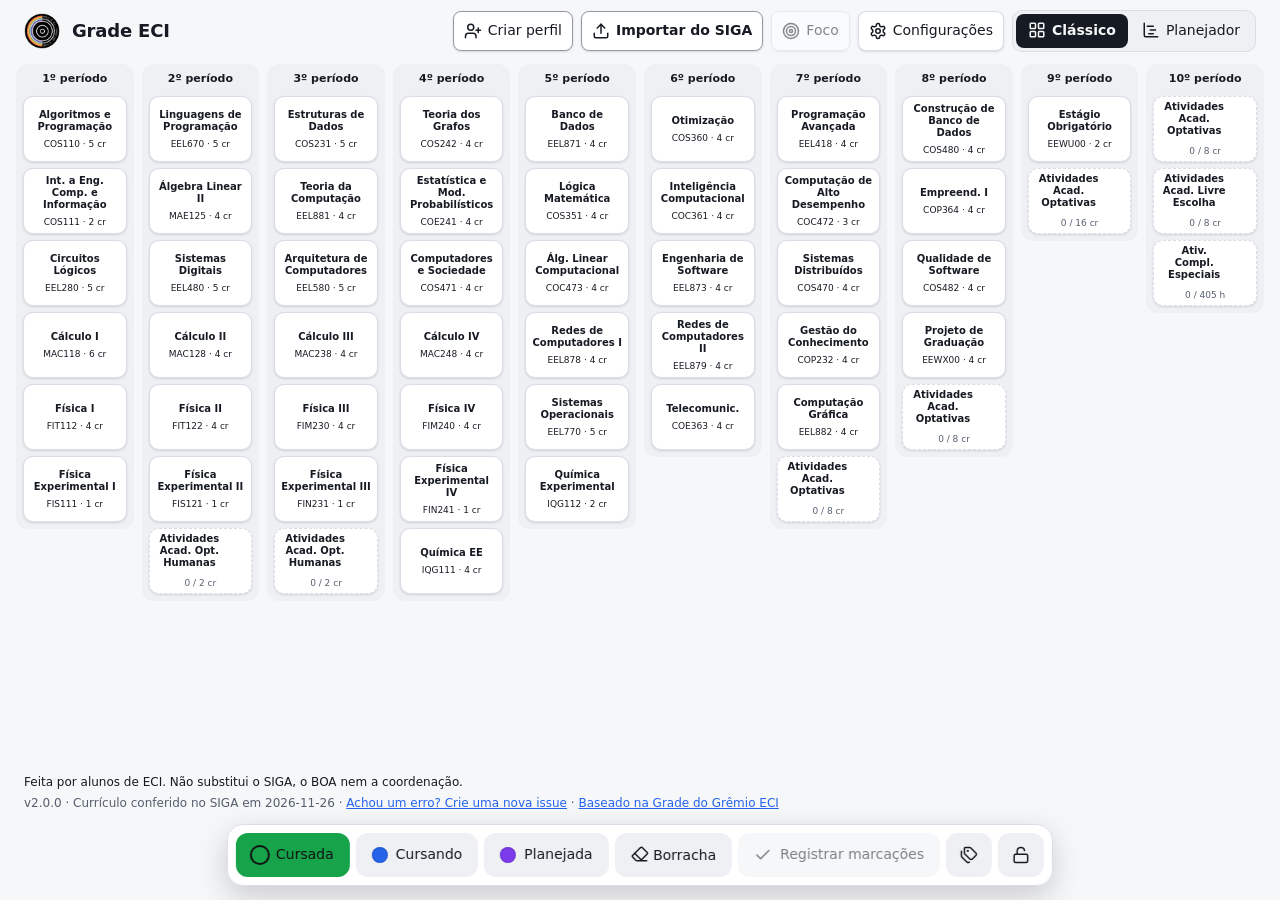
==== commit e92bf96f: "feat: ícones Lucide nos controles, botões que acendem e a opção Situação - Exibir e os filtros das O" ====
--- a/index.html
+++ b/index.html
@@ -19,7 +19,7 @@
   <!--
     Ordem de carga (ver docs/ARQUITETURA.md):
       1. Dados do curso (públicos, versionados): currículo, catálogo de optativas, horários e guia.
-      2. eci.js: setas de requisitos e experiências didáticas.
+      2. eci.js: experiências didáticas (com as setas de requisitos delas).
       3. progresso.js e conquistas.js: cálculo do progresso, da fase e dos selos sem DOM (também rodam no Node, nos testes).
       4. app.js: modelo + telas. Só por file:// tenta carregar perfil/perfil.js (opcional, fora do git).
     siga.js e pdf.js são carregados ao ler PDFs, na importação ou nas experiências didáticas.
@@ -48,7 +48,7 @@
     <nav class="acoes" aria-label="Atalhos">
       <div id="atalhos" class="atalhos"></div>
       <!-- Foco (só no Planejador e com perfil): esconde o que já foi concluído e mostra a fase e as conquistas. -->
-      <button type="button" id="btn-foco" class="btn btn-icone btn-atalho" aria-pressed="false" title="Foco"><span class="ico ico-g" aria-hidden="true">🎯</span><span class="rot">Foco</span></button>
+      <button type="button" id="btn-foco" class="btn btn-icone btn-atalho" aria-pressed="false" title="Foco" data-icone="alvo"><span class="rot">Foco</span></button>
       <span id="btn-foco-motivo" class="sr"></span>
       <button type="button" id="btn-config" class="btn btn-icone btn-atalho" data-icone="configuracoes" title="Configurações"><span class="rot">Configurações</span></button>
       <!-- seletor de modo: Clássico (só a grade, padrão ao abrir) | Planejador (com as abas). O nome acessível vem do .rot. -->
@@ -117,7 +117,7 @@
   <!-- "A ECI por trás da Grade": experiência em tela cheia sobre a Grade (js/eci.js). -->
   <dialog id="dlg-eci" class="dlg-eci" aria-labelledby="dlg-eci-titulo">
     <div class="eci-barra">
-      <button type="button" class="btn" id="eci-voltar">← Voltar</button>
+      <button type="button" class="btn" id="eci-voltar" data-icone="voltar">Voltar</button>
       <h1 id="dlg-eci-titulo" class="dlg-titulo"></h1>
     </div>
     <div id="eci-exp" class="eci-exp"></div>
@@ -147,7 +147,7 @@
   <footer class="rodape">
     <!-- D-06 e D-09: aviso de que a Grade não é oficial, numa linha do rodapé. Texto aprovado pela manutenção: não altere sem registrar a decisão em docs/DECISOES.md. -->
     <p id="aviso-rodape" class="rodape-aviso" role="note">Feita por alunos de ECI. Não substitui o SIGA, o BOA nem a coordenação.</p>
-    <p class="rodape-dica">Passe o mouse numa disciplina: <span class="tag-req">pré-requisitos</span> e <span class="tag-dep">o que ela libera</span> acendem.</p>
+    <p class="rodape-dica">Com Exibir → Destaque em foco, passe o mouse numa disciplina ou foque nela: <span class="tag-req">pré-requisitos</span> e <span class="tag-dep">o que ela libera</span> acendem.</p>
     <p class="rodape-info">
       <span id="versao">v2.0.0</span>
       · <span id="curriculo-conferido"></span>
--- a/static/app.css
+++ b/static/app.css
@@ -440,7 +440,14 @@
 .guia { font-size: 13px; background: var(--surface-2); border-radius: 10px; padding: 8px 12px; }
 .guia p { margin: 6px 0; }
 .leg-niv { cursor: help; }
-.escala-dificuldade { display: inline-flex; flex-wrap: wrap; gap: 4px 10px; align-items: center; font-size: 12px; color: var(--text); }
+.escala-dificuldade { display: inline-flex; flex-wrap: wrap; gap: 4px 6px; align-items: center; font-size: 12px; color: var(--text); }
+/* Ícone + texto: "🟢 Trivial · 🔵 Só o básico · …"; o separador é só visual (texto alternativo vazio) */
+.escala-dificuldade:not(.so-icones) .leg-niv + .leg-niv::before { content: "·" / ""; margin-right: 6px; color: var(--muted); }
+/* Só ícones: só as bolinhas; foco, mouse ou toque mostram os nomes numa linha abaixo (sem cobrir nada nem rolar de lado) */
+.escala-dificuldade.so-icones { gap: 2px 4px; font-size: 14px; border-radius: 6px; padding: 2px 4px; cursor: help; max-width: 100%; }
+.escala-dificuldade.so-icones:focus-visible { outline: 2px solid var(--foco); outline-offset: 2px; }
+.escala-dificuldade .leg-nomes { display: none; }
+.escala-dificuldade.so-icones:is(:focus, :hover, .ver-nomes) .leg-nomes { display: block; flex-basis: 100%; font-size: 12px; color: var(--text); white-space: normal; }
 .progresso .leg-manual { grid-column: 1 / -1; margin: 2px 0 0; font-size: 12px; color: var(--text); }
 .mini-btn { white-space: nowrap; flex: 0 0 auto; }
 .chips.cand { margin: 4px 0; } .chip-btn.usada { opacity: .7; border-style: dashed; }
@@ -559,8 +566,6 @@
   .vista-grade .card .meta, .vista-grade .card .sub { font-size: clamp(9px, .62vw, 11px); }
   .vista-grade .card.bloco { background: var(--surface); border: 1.5px dashed var(--border); text-align: center; align-items: center; justify-content: center; }
   .vista-grade .card.bloco::before { display: none; }
-  /* setas ligadas: vãos maiores para as curvas (cada curva usa até 24 px) e colunas com largura mínima legível;
-     se não couber, a Grade rola de lado na própria região, nunca a página */
 }
 
 /* paleta flutuante */
@@ -728,7 +733,7 @@
 }
 
 /* =====================================================================
-   v6 — abas com ícone, Configurações, cadeado, setas de requisitos, "A ECI por trás da Grade"
+   v6 — abas com ícone, Configurações, cadeado, setas didáticas, "A ECI por trás da Grade"
    ===================================================================== */
 .abas button { display: inline-flex; align-items: center; gap: 6px; white-space: nowrap; }
 .abas button .ico { opacity: .85; }
@@ -795,7 +800,7 @@
 .colisao-planos p { margin: 0 0 6px; }
 .colisao-planos .check { color: var(--text); }
 
-/* setas de requisitos (SVG sobre a grade; não recebe cliques) */
+/* setas de requisitos das experiências de "A ECI por trás da Grade" (SVG; não recebe cliques) */
 .painel { position: relative; }
 .setas { position: absolute; left: 0; top: 0; pointer-events: none; overflow: visible; }
 .setas-demo { z-index: 3; }
@@ -988,7 +993,7 @@
 .checks .orientacao-carga { color: var(--muted); }   /* D-01: orientação, sem estilo de aprovação ou falha */
 .papel-historico .alerta { color: var(--text); font-weight: 600; border-left: 3px solid var(--alerta); padding-left: 8px; }   /* ≥ 4,5:1 nos dois temas */
 
-/* ---------- ícone de estado no cartão (M2); situação e origem em texto no nome acessível e no toque ---------- */
+/* ---------- ícone de estado no cartão (PC-08); situação e origem em texto no nome acessível e no toque ---------- */
 .card .estado { display: inline-block; min-width: 1.1em; margin-right: 3px; font-weight: 700; color: var(--text);
   font-variant-emoji: text; font-family: system-ui, "Segoe UI Symbol", sans-serif; }
 /* ✎ vem de outra fonte, mais fina e menor: compensa para ficar do tamanho dos outros ícones */
@@ -1026,3 +1031,31 @@
 .chip-btn { min-height: 24px; }
 .aviso-importado .link { display: inline-flex; align-items: center; min-height: 24px; padding: 2px 4px; text-decoration: underline; }
 .check input[type="checkbox"], .check input[type="radio"] { width: 24px; height: 24px; margin: 0; flex: none; accent-color: var(--text); }
+
+/* =====================================================================
+   v2.1.0 — botões que acendem e ícones Lucide em todos os controles
+   ===================================================================== */
+/* Exibir e filtros das Optativas: um botão por opção; ligado = aceso (aria-pressed), sem caixa de marcar */
+.ctl.aceso { display: inline-flex; align-items: center; gap: 6px; font: inherit; font-size: 13px; line-height: 1.2; color: var(--text);
+  background: var(--surface); border: 1px solid var(--borda-forte); border-radius: 8px; padding: 5px 9px; min-height: 32px; cursor: pointer; }
+.ctl.aceso:hover { border-color: var(--text); }
+.ctl.aceso[aria-pressed="true"] { background: var(--text); color: var(--bg); border-color: var(--text); }
+.ctl.aceso[aria-disabled="true"] { opacity: .55; cursor: not-allowed; }
+.ctl.aceso:focus-visible { outline: 2px solid var(--foco); outline-offset: 2px; }
+.ctl.aceso .ico { flex: none; vertical-align: 0; }
+:root[data-aparencia="icone"] .ctl.aceso { min-width: 32px; justify-content: center; padding-inline: 8px; }
+@media (max-width: 720px) { .ctl.aceso { min-height: 40px; } :root[data-aparencia="icone"] .ctl.aceso { min-width: 40px; } }
+/* ícone de estado no cartão: Lucide, do tamanho do texto, com a cor do texto */
+.card .estado { display: inline-flex; align-items: center; vertical-align: -2px; min-width: 0; margin-right: 4px; font-weight: 400; }
+.card .estado .ico { width: 14px; height: 14px; vertical-align: 0; }
+.card .estado.e-marcacao { font-size: inherit; line-height: inherit; vertical-align: -2px; }
+.ico-estado { display: inline-flex; vertical-align: -2px; }
+.ico-estado .ico { vertical-align: 0; }
+.card .plano-flag .ico { vertical-align: -2px; }
+/* × de fechar e de remover: ícone x com alvo de pelo menos 24 px */
+.fechar, .x, .x-chip { display: inline-flex; align-items: center; justify-content: center; }
+.fechar { min-width: 32px; min-height: 32px; }
+.x, .x-chip { min-width: 24px; min-height: 24px; }
+.dlg-x .ico, .fechar .ico { vertical-align: 0; }
+.ferr-mais .ico { vertical-align: 0; }
+.mini-btn .ico, #bg-detalhes .ico, .hor .ico { vertical-align: -2px; }
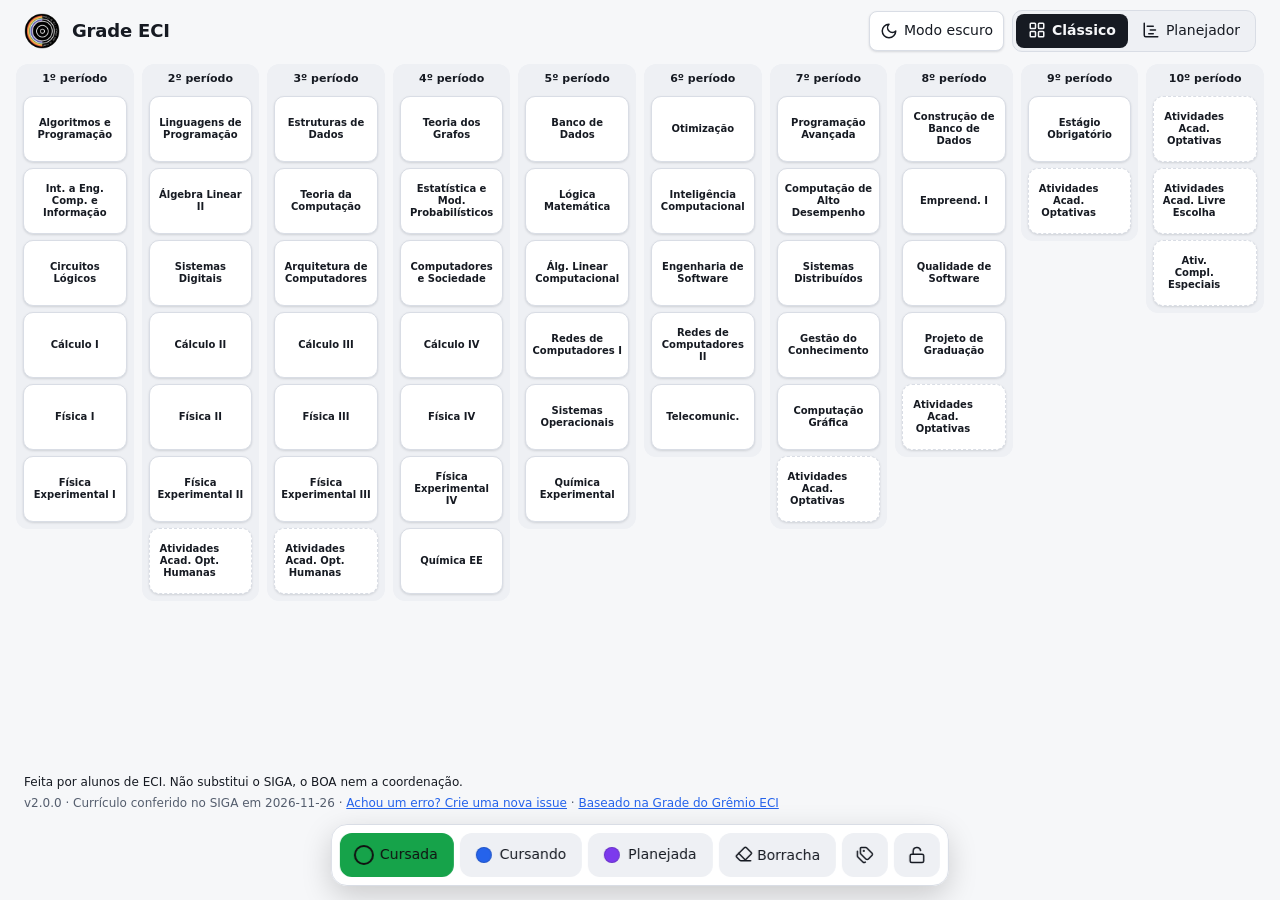
==== commit 7a2eb93c: "feat: Clássico só para pintar - Topo do Clássico só com o seletor Clássico | Planejador e o botão de" ====
--- a/index.html
+++ b/index.html
@@ -43,8 +43,9 @@
         <p id="subtitulo">Fluxograma interativo do curso</p>
       </div>
     </div>
-    <!-- Barra: atalhos fixados em Configurações (sem perfil, "Importar" e "Criar perfil" aparecem sempre),
-         a engrenagem (sempre) e o seletor Clássico | Planejador (pode ser ocultado em Configurações). -->
+    <!-- Barra do Planejador: atalhos fixados em Configurações (sem perfil, "Importar" e "Criar perfil" aparecem sempre),
+         o Foco, a engrenagem e o seletor Clássico | Planejador (pode ser ocultado em Configurações).
+         No Clássico (só pintar), só o seletor e o botão de tema, sempre visíveis. -->
     <nav class="acoes" aria-label="Atalhos">
       <div id="atalhos" class="atalhos"></div>
       <!-- Foco (só no Planejador e com perfil): esconde o que já foi concluído e mostra a fase e as conquistas. -->
--- a/static/app.css
+++ b/static/app.css
@@ -701,11 +701,6 @@
 .periodo-sugerido .campo { max-width: 160px; }
 #siga-usar:disabled { opacity: .5; cursor: not-allowed; }
 
-/* importador no modo clássico: sugestão de trocar para o Planejador */
-.sugere-planejador { display: flex; flex-wrap: wrap; align-items: center; gap: 6px 8px; margin: 6px 0 10px; padding: 8px 10px;
-  font-size: 13px; border: 1px solid var(--border); border-radius: 10px; background: var(--surface-2); }
-.sugere-planejador span { flex: 1 1 180px; }
-
 /* cronograma: excluir período */
 .btn-perigo-ghost { color: var(--perigo); border-color: color-mix(in srgb, var(--perigo) 45%, var(--border)); box-shadow: none; background: transparent; }
 .btn-perigo-ghost:hover { border-color: var(--perigo); }
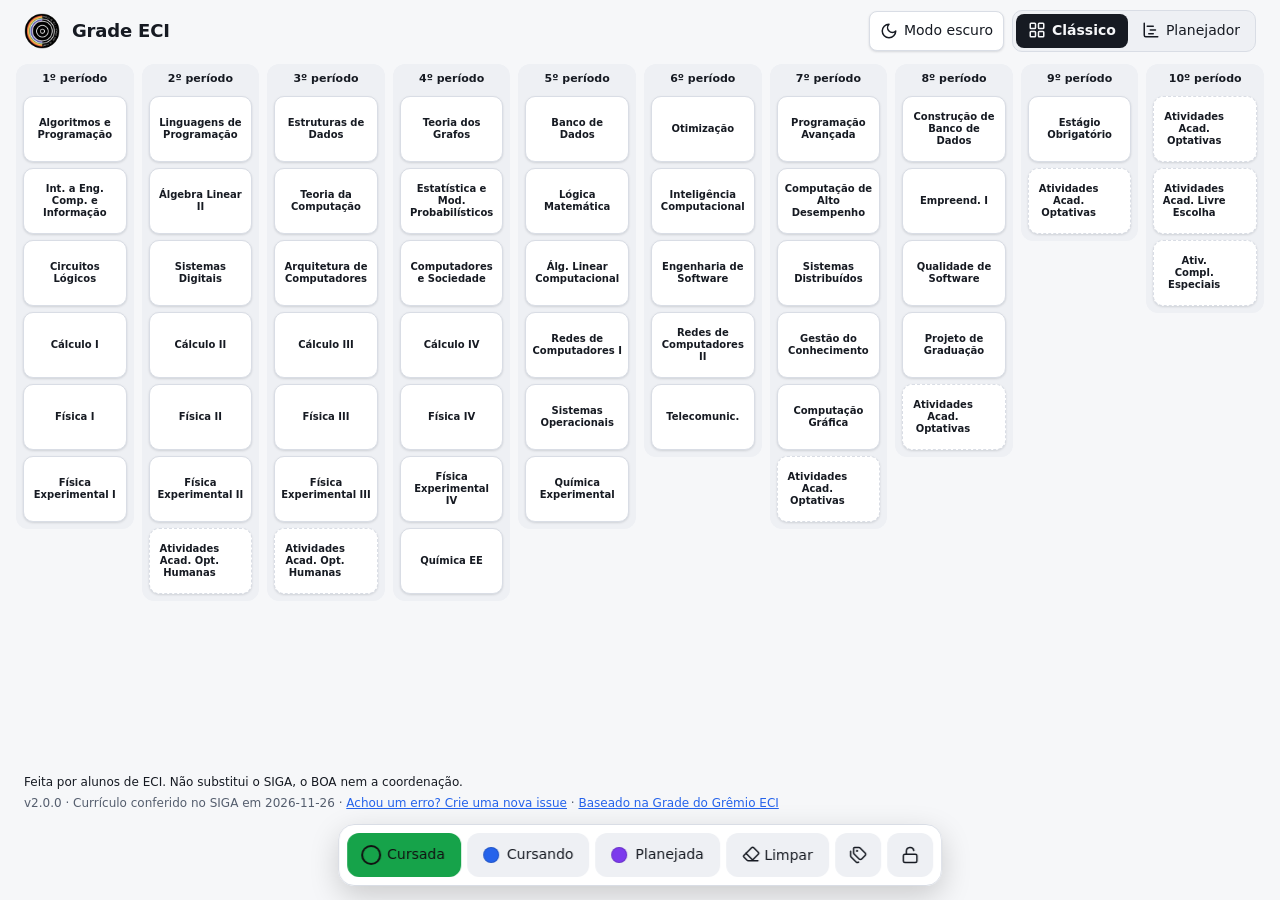
==== commit f8c47d3b: "feat: aba Conquistas no Foco - Com o Foco ligado, as abas são Grade, Linha do tempo, Cronograma e   " ====
--- a/index.html
+++ b/index.html
@@ -48,7 +48,7 @@
          No Clássico (só pintar), só o seletor e o botão de tema, sempre visíveis. -->
     <nav class="acoes" aria-label="Atalhos">
       <div id="atalhos" class="atalhos"></div>
-      <!-- Foco (só no Planejador e com perfil): esconde o que já foi concluído e mostra a fase e as conquistas. -->
+      <!-- Foco (só no Planejador e com perfil): esconde o que já foi concluído e mostra a aba Conquistas. -->
       <button type="button" id="btn-foco" class="btn btn-icone btn-atalho" aria-pressed="false" title="Foco" data-icone="alvo"><span class="rot">Foco</span></button>
       <span id="btn-foco-motivo" class="sr"></span>
       <button type="button" id="btn-config" class="btn btn-icone btn-atalho" data-icone="configuracoes" title="Configurações"><span class="rot">Configurações</span></button>
@@ -66,6 +66,8 @@
       <button type="button" id="aba-cronograma" data-vista="cronograma" role="tab" aria-controls="painel" data-icone="cronograma" title="Cronograma"><span class="rot">Cronograma</span></button>
       <button type="button" id="aba-pedidos" data-vista="pedidos" role="tab" aria-controls="painel" data-icone="equivalencias" title="Equivalências e Extensão / ACE"><span class="rot">Equivalências e Extensão / ACE</span></button>
       <button type="button" id="aba-eci" data-vista="eci" role="tab" aria-controls="painel" data-icone="eci" title="A ECI por trás da Grade"><span class="rot">A ECI por trás da Grade</span></button>
+      <!-- Conquistas: com o Foco ligado e, se Configurações permitir, também fora do Foco -->
+      <button type="button" id="aba-conquistas" data-vista="conquistas" role="tab" aria-controls="painel" data-icone="trofeu" title="Conquistas" hidden><span class="rot">Conquistas</span></button>
     </div>
   </header>
 
@@ -76,14 +78,14 @@
   <!-- Camada 2: detalhes por grupo e legenda de situações (linha do tempo, ou "detalhes ▾") -->
   <section id="progresso" class="progresso" aria-label="Progresso por grupo" hidden></section>
   <div id="legenda" class="legenda" hidden></div>
-  <!-- Modo Foco: cartão da fase do curso, previsão de formatura e estante de conquistas -->
-  <section id="motivacao" class="motivacao" aria-label="Fase do curso e conquistas" hidden></section>
   <!-- Página inicial: pincel de tags, exibição e filtros -->
   <div id="ferramentas" class="ferramentas" hidden></div>
   <main class="principal"><div id="painel" class="painel"></div></main>
   <!-- Paleta flutuante do pincel (aba Grade) -->
   <div id="paleta" class="paleta" hidden></div>
   <aside id="detalhes" class="detalhes" hidden></aside>
+  <!-- Fundo da folha de detalhes no celular (≤ 720 px): tocar fecha os detalhes da disciplina e o editor de tags. -->
+  <div id="detalhes-fundo" class="detalhes-fundo" hidden></div>
   <p id="anuncio" class="anuncio" role="status" aria-live="polite"></p>
 
   <!-- Diálogos nativos (<dialog> modal): foco preso, Esc fecha e o foco volta para quem abriu. -->
@@ -148,7 +150,7 @@
   <footer class="rodape">
     <!-- D-06 e D-09: aviso de que a Grade não é oficial, numa linha do rodapé. Texto aprovado pela manutenção: não altere sem registrar a decisão em docs/DECISOES.md. -->
     <p id="aviso-rodape" class="rodape-aviso" role="note">Feita por alunos de ECI. Não substitui o SIGA, o BOA nem a coordenação.</p>
-    <p class="rodape-dica">Com Exibir → Destaque em foco, passe o mouse numa disciplina ou foque nela: <span class="tag-req">pré-requisitos</span> e <span class="tag-dep">o que ela libera</span> acendem.</p>
+    <p class="rodape-dica">Na Grade, clique e segure (ou toque e segure) numa disciplina: <span class="tag-req">pré-requisitos</span> e <span class="tag-dep">o que ela libera</span> acendem; soltar apaga. Em Trilha, dá para escolher Ao passar o mouse ou Desligado.</p>
     <p class="rodape-info">
       <span id="versao">v2.0.0</span>
       · <span id="curriculo-conferido"></span>
--- a/static/app.css
+++ b/static/app.css
@@ -440,6 +440,8 @@
 .guia { font-size: 13px; background: var(--surface-2); border-radius: 10px; padding: 8px 12px; }
 .guia p { margin: 6px 0; }
 .leg-niv { cursor: help; }
+/* a bolinha nunca se separa do nome na quebra de linha (a quebra fica antes do separador "·") */
+.escala-dificuldade .leg-niv, .escala-dificuldade .leg-par { white-space: nowrap; }
 .escala-dificuldade { display: inline-flex; flex-wrap: wrap; gap: 4px 6px; align-items: center; font-size: 12px; color: var(--text); }
 /* Ícone + texto: "🟢 Trivial · 🔵 Só o básico · …"; o separador é só visual (texto alternativo vazio) */
 .escala-dificuldade:not(.so-icones) .leg-niv + .leg-niv::before { content: "·" / ""; margin-right: 6px; color: var(--muted); }
@@ -649,16 +651,15 @@
 .dlg .rotulo { display: block; margin-top: 14px; font-weight: 600; font-size: 13px; }
 .dlg .campo { margin-top: 6px; }
 .dlg .dica { margin: 4px 0 0; }
-/* Foco: cartão da fase, previsão e estante de conquistas */
+/* Foco e aba Conquistas: cartão da fase, previsão e estante de conquistas */
 #btn-foco[aria-pressed="true"] { background: var(--text); color: var(--bg); border-color: var(--text); }
 #btn-foco[aria-disabled="true"] { opacity: .5; cursor: not-allowed; }
-.motivacao { display: grid; grid-template-columns: repeat(auto-fit, minmax(min(100%, 320px), 1fr)); gap: 12px; padding: 8px 24px 0; }
-.motivacao[hidden] { display: none; }
 .cartao-fase, .estante { background: var(--surface); border: 1px solid var(--border); border-radius: 12px; padding: 12px 14px; }
-.motivacao h2 { margin: 0 0 4px; font-size: 16px; }
-.motivacao h3 { margin: 10px 0 2px; font-size: 13px; }
-.motivacao p { margin: 2px 0; font-size: 13px; }
-.motivacao .chips { display: flex; flex-wrap: wrap; gap: 4px; }
+.conquistas h2 { margin: 0 0 4px; font-size: 16px; }
+.conquistas h3 { margin: 10px 0 2px; font-size: 14px; }
+.conquistas h4 { margin: 10px 0 2px; font-size: 13px; }
+.conquistas p { margin: 2px 0; font-size: 13px; }
+.conquistas .chips { display: flex; flex-wrap: wrap; gap: 4px; }
 .fase-pct, .estante-resumo { color: var(--muted); }
 .marca-declarado { font-size: 12px; font-weight: 600; color: var(--muted); }
 .checklist { list-style: none; margin: 2px 0; padding: 0; font-size: 13px; }
@@ -671,8 +672,27 @@
 .selo.novo { animation: selo-novo 1.2s ease-out 2; }
 @keyframes selo-novo { 50% { transform: scale(1.04); box-shadow: 0 0 0 3px var(--dep); } }
 @media (prefers-reduced-motion: reduce) { .selo.novo { animation: none; outline: 2px solid var(--dep); } }
-.estante-todas summary { cursor: pointer; min-height: 32px; display: flex; align-items: center; font-weight: 600; font-size: 13px; }
-@media (max-width: 640px) { .motivacao { padding-left: 12px; padding-right: 12px; } }
+/* Página Conquistas: Situação à esquerda (em cima no celular); conquistas em cartões grandes, por grupo */
+.painel.vista-conquistas { display: block; overflow-x: visible; }
+.conquistas { display: grid; grid-template-columns: minmax(0, 1fr) minmax(0, 2fr); gap: 16px; align-items: start; max-width: 1200px; }
+.conquistas.sem-dados { grid-template-columns: minmax(0, 560px); }
+@media (max-width: 720px) { .conquistas { grid-template-columns: minmax(0, 1fr); } }
+.cq-situacao { background: var(--surface-2); border-radius: 12px; padding: 14px 16px; overflow-wrap: anywhere; }
+.cq-cabeca { font-size: 20px; }
+.cq-situacao .cartao-fase { background: transparent; border: 0; padding: 0; }
+.cq-barra { display: flex; height: 10px; margin: 6px 0; border-radius: 5px; overflow: hidden; background: var(--surface); border: 1px solid var(--borda-forte); }
+.cq-barra i { display: block; height: 100%; }
+.cq-barra .cq-ok { background: var(--aprovado); }
+.cq-barra .cq-prev { background: repeating-linear-gradient(45deg, var(--cursando) 0 4px, transparent 4px 8px); }
+.estante .cq-grupo h3 { font-size: 11px; text-transform: uppercase; letter-spacing: .05em; color: var(--muted); margin: 14px 0 6px; }
+.estante .estante-lista { grid-template-columns: repeat(auto-fill, minmax(min(100%, 130px), 1fr)); gap: 10px; }
+.estante .selo { flex-direction: column; gap: 4px; margin: 0; padding: 10px; border: 1px solid var(--border); border-radius: 10px; background: var(--surface);
+  font-size: 13px; overflow-wrap: anywhere; }
+.estante .selo .selo-emoji { font-size: 30px; line-height: 1.1; }
+.estante .selo.s-obtido { background: var(--surface); border-color: #ca8a04; box-shadow: 0 0 0 2px rgb(234 179 8 / .25); }
+.estante .selo.s-falta, .estante .selo.s-quase { border-style: dashed; }
+.selo-barra { display: block; align-self: stretch; height: 6px; margin-top: auto; border-radius: 3px; background: var(--surface-2); overflow: hidden; }
+.selo-barra i { display: block; height: 100%; background: #ca8a04; }
 
 /* Registrar marcações */
 .dlg-registrar { width: min(520px, calc(100vw - 24px)); overflow-y: auto; }
@@ -1054,3 +1074,21 @@
 .dlg-x .ico, .fechar .ico { vertical-align: 0; }
 .ferr-mais .ico { vertical-align: 0; }
 .mini-btn .ico, #bg-detalhes .ico, .hor .ico { vertical-align: -2px; }
+
+/* Trilha Ao segurar: o toque longo não seleciona texto nem abre o menu do sistema (a rolagem continua: sem touch-action) */
+.painel.vista-grade .card { -webkit-touch-callout: none; -webkit-user-select: none; user-select: none; }
+
+/* Detalhes no celular (≤ 720 px): folha que sobe de baixo, inteira (sem cortar o topo), com rolagem interna, acima da
+   paleta fixa; fundo escurecido. O id vence a regra que encaixa o painel lateral acima da paleta. */
+.detalhes-fundo { position: fixed; inset: 0; z-index: 40; background: rgb(0 0 0 / .45); }
+@media (max-width: 720px) {
+  #detalhes.folha { top: auto; left: 0; right: 0; bottom: 0; width: auto; z-index: 41; max-height: calc(100vh - 16px); max-height: calc(100dvh - 16px);
+    border-radius: 16px 16px 0 0; border-bottom: 0; padding-bottom: calc(16px + env(safe-area-inset-bottom, 0px));
+    overflow-y: auto; overscroll-behavior: contain; animation: sobe .2s ease-out; }
+  #detalhes.folha header { position: sticky; top: -16px; z-index: 1; margin: -16px -18px 0; padding: 12px 18px 6px; background: var(--surface); }
+}
+@keyframes sobe { from { transform: translateY(24px); opacity: 0; } }
+@media (prefers-reduced-motion: reduce) { #detalhes.folha { animation: none; } }
+
+/* Optativas: espaço entre o ícone e o texto nos botões de grupo (Condicionada, Humanas, ACE) */
+.filtros .seg button.ctl { display: inline-flex; align-items: center; gap: 6px; }
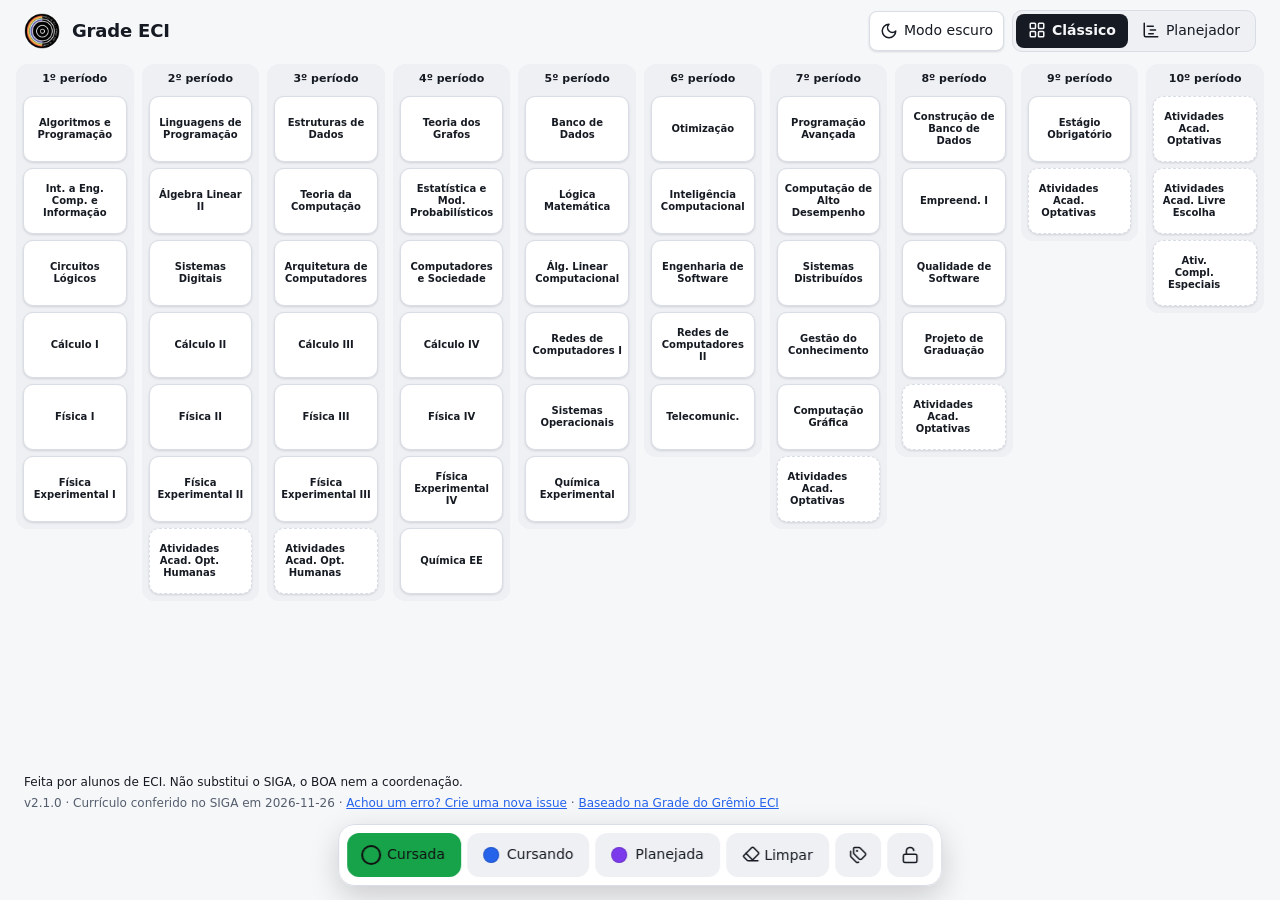
==== commit d1db6223: "chore: versão v2.1.0 no rodapé e contagens da matriz O rodapé mostra v2.1.0. A matriz passa a 144 ce" ====
--- a/index.html
+++ b/index.html
@@ -152,7 +152,7 @@
     <p id="aviso-rodape" class="rodape-aviso" role="note">Feita por alunos de ECI. Não substitui o SIGA, o BOA nem a coordenação.</p>
     <p class="rodape-dica">Na Grade, clique e segure (ou toque e segure) numa disciplina: <span class="tag-req">pré-requisitos</span> e <span class="tag-dep">o que ela libera</span> acendem; soltar apaga. Em Trilha, dá para escolher Ao passar o mouse ou Desligado.</p>
     <p class="rodape-info">
-      <span id="versao">v2.0.0</span>
+      <span id="versao">v2.1.0</span>
       · <span id="curriculo-conferido"></span>
       · <a id="link-relato" href="https://github.com/JoaoAndrade01/grade/issues/new/choose" target="_blank" rel="noopener">Achou um erro? Crie uma nova issue</a>
       · <a id="link-credito" href="https://github.com/gremio-eci/grade" target="_blank" rel="noopener">Baseado na Grade do Grêmio ECI</a>
--- a/static/app.css
+++ b/static/app.css
@@ -1092,3 +1092,9 @@
 
 /* Optativas: espaço entre o ícone e o texto nos botões de grupo (Condicionada, Humanas, ACE) */
 .filtros .seg button.ctl { display: inline-flex; align-items: center; gap: 6px; }
+
+/* Trilha: chave segmentada igual ao seletor de modo (rádios nativos; setas trocam; um segmento aceso por vez).
+   Em Só ícones, só o ícone (o nome fica no .rot e no title); no painel ⋯ do Minimalista, ícone e texto. */
+.seletor-trilha .modo-op { font-size: 13px; min-height: 32px; }
+.seletor-trilha .modo-op .ico { flex: none; vertical-align: 0; }
+@media (max-width: 720px) { .seletor-trilha { flex-wrap: wrap; } }
